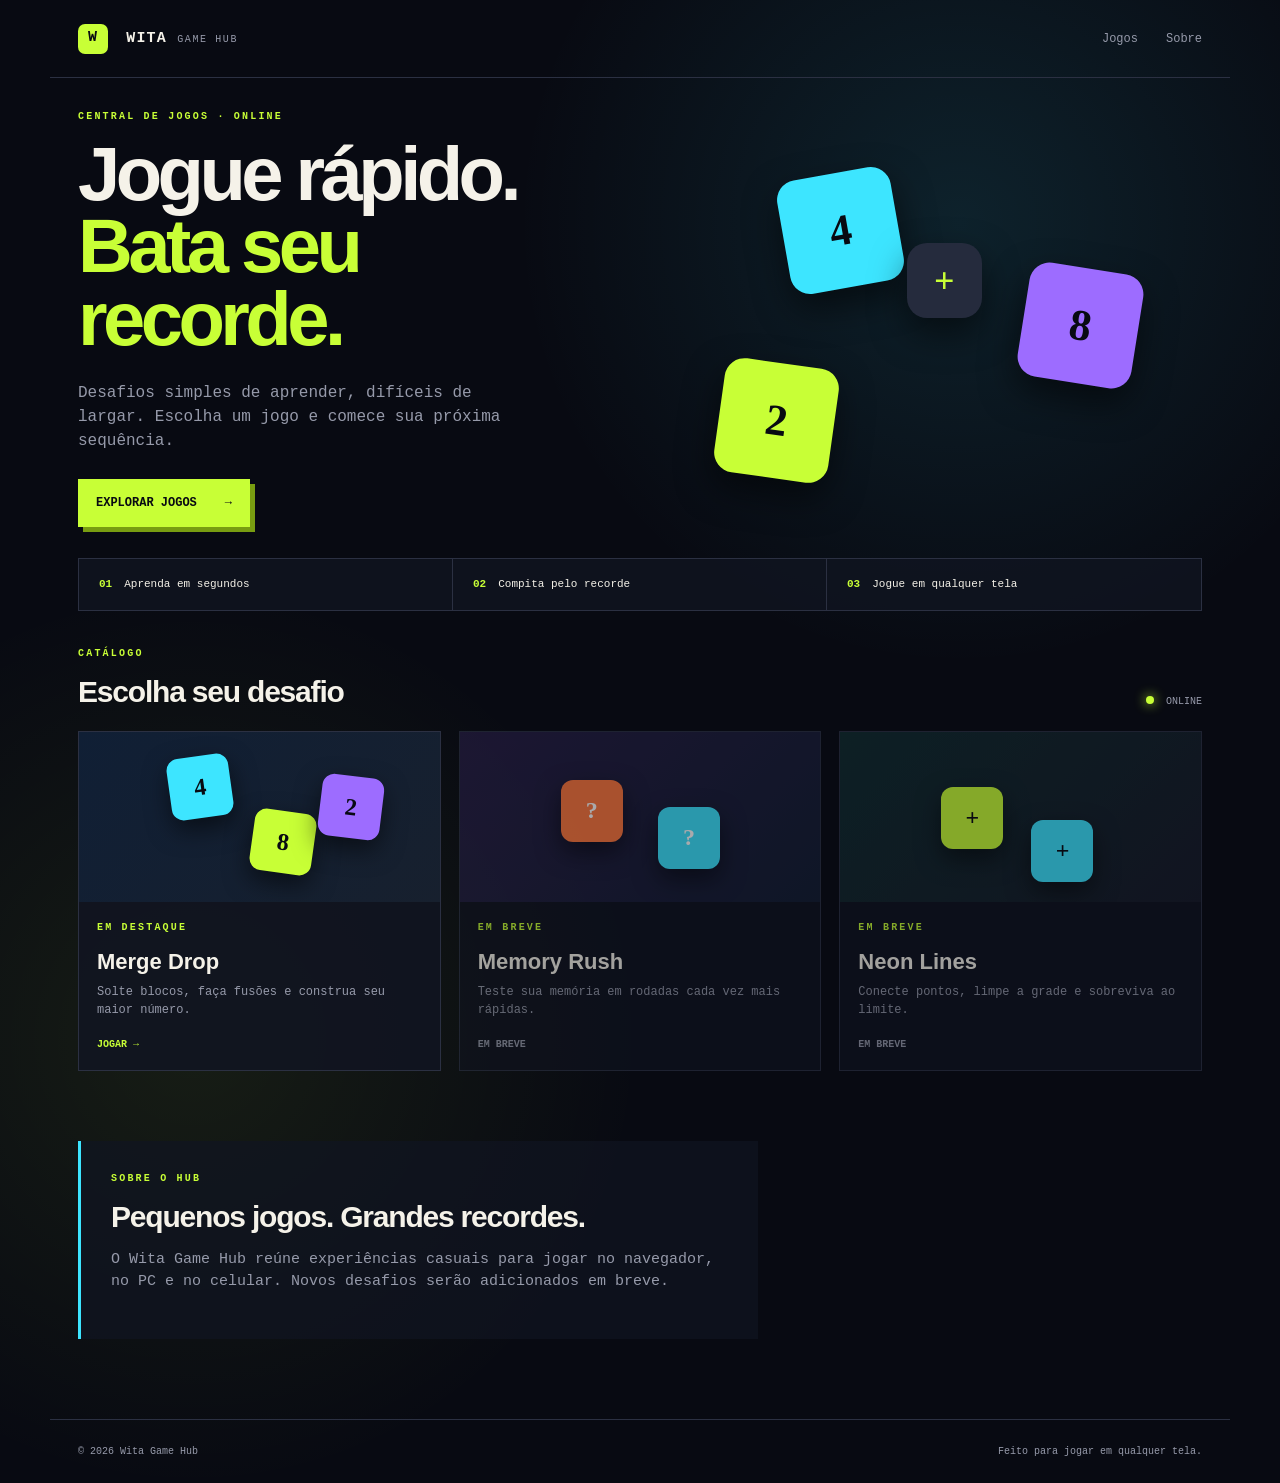
==== index.html @ 46871287 "feat: polish hub interface and adsense metadata" ====
<!doctype html>
<html lang="pt-BR">
  <head>
    <meta charset="UTF-8" />
    <meta name="viewport" content="width=device-width, initial-scale=1, viewport-fit=cover" />
    <meta name="theme-color" content="#080a12" />
    <meta name="description" content="Wita Game Hub: jogos rápidos, desafios e recordes para jogar no PC e no celular." />
    <meta name="robots" content="index, follow" />
    <meta name="google-adsense-account" content="ca-pub-3634602303672600" />
    <link rel="canonical" href="https://carloswinicius.github.io/" />
    <link rel="stylesheet" href="./styles.css" />
    <link rel="icon" href="data:image/svg+xml,%3Csvg xmlns='http://www.w3.org/2000/svg' viewBox='0 0 64 64'%3E%3Crect width='64' height='64' rx='14' fill='%23c8ff36'/%3E%3Ctext x='32' y='44' text-anchor='middle' font-family='Arial' font-size='34' font-weight='900'%3EW%3C/text%3E%3C/svg%3E" />
    <meta property="og:title" content="Wita Game Hub" />
    <meta property="og:description" content="Jogos rápidos, desafios e recordes." />
    <meta property="og:type" content="website" />
    <meta property="og:url" content="https://carloswinicius.github.io/" />
    <script async src="https://pagead2.googlesyndication.com/pagead/js/adsbygoogle.js?client=ca-pub-3634602303672600" crossorigin="anonymous"></script>
    <title>Wita Game Hub — Jogos rápidos e recordes</title>
  </head>
  <body>
    <header class="topbar"><a class="brand" href="./"><span>W</span> WITA <em>GAME HUB</em></a><nav><a href="#jogos">Jogos</a><a href="#sobre">Sobre</a></nav></header>
    <main>
      <section class="hero"><div class="hero-copy"><p class="eyebrow">CENTRAL DE JOGOS · ONLINE</p><h1>Jogue rápido.<br /><strong>Bata seu recorde.</strong></h1><p class="lead">Desafios simples de aprender, difíceis de largar. Escolha um jogo e comece sua próxima sequência.</p><a class="cta" href="#jogos">EXPLORAR JOGOS <span>→</span></a></div><div class="hero-art" aria-hidden="true"><div class="orb orb-a">4</div><div class="orb orb-b">8</div><div class="orb orb-c">2</div><div class="orb orb-d">+</div></div></section>
      <div class="feature-strip"><div><b>01</b><span>Aprenda em segundos</span></div><div><b>02</b><span>Compita pelo recorde</span></div><div><b>03</b><span>Jogue em qualquer tela</span></div></div>
      <section id="jogos" class="games-section"><div class="section-heading"><div><p class="eyebrow">CATÁLOGO</p><h2>Escolha seu desafio</h2></div><span class="online"><i></i> ONLINE</span></div><div class="game-grid"><a class="game-card featured" href="https://carloswinicius.github.io/merge-drop/"><div class="card-art merge-art"><span>4</span><span>8</span><span>2</span></div><div class="card-body"><div><p class="eyebrow">EM DESTAQUE</p><h3>Merge Drop</h3><p>Solte blocos, faça fusões e construa seu maior número.</p></div><span class="play">JOGAR →</span></div></a><article class="game-card coming"><div class="card-art memory-art"><span>?</span><span>?</span></div><div class="card-body"><div><p class="eyebrow">EM BREVE</p><h3>Memory Rush</h3><p>Teste sua memória em rodadas cada vez mais rápidas.</p></div><span class="play muted">EM BREVE</span></div></article><article class="game-card coming"><div class="card-art neon-art"><span>+</span><span>+</span></div><div class="card-body"><div><p class="eyebrow">EM BREVE</p><h3>Neon Lines</h3><p>Conecte pontos, limpe a grade e sobreviva ao limite.</p></div><span class="play muted">EM BREVE</span></div></article></div></section>
      <section id="sobre" class="about"><p class="eyebrow">SOBRE O HUB</p><h2>Pequenos jogos. Grandes recordes.</h2><p>O Wita Game Hub reúne experiências casuais para jogar no navegador, no PC e no celular. Novos desafios serão adicionados em breve.</p></section>
    </main><footer><span>© 2026 Wita Game Hub</span><span>Feito para jogar em qualquer tela.</span></footer>
  </body>
</html>
---- styles.css ----
:root{--bg:#080a12;--panel:#111522;--line:#2b3042;--ink:#f5f2e9;--muted:#969aaa;--lime:#c8ff36;--cyan:#3de5ff}*{box-sizing:border-box}html{scroll-behavior:smooth}body{margin:0;background:radial-gradient(circle at 75% 15%,rgba(61,229,255,.11),transparent 28%),radial-gradient(circle at 15% 70%,rgba(200,255,54,.08),transparent 30%),var(--bg);color:var(--ink);font:15px/1.5 Consolas,"Courier New",monospace}a{color:inherit;text-decoration:none}.topbar{height:78px;display:flex;align-items:center;justify-content:space-between;max-width:1180px;margin:auto;padding:0 28px;border-bottom:1px solid var(--line)}.brand{font-weight:900;letter-spacing:.08em}.brand span{display:inline-grid;place-items:center;width:30px;height:30px;margin-right:8px;color:#080a12;background:var(--lime);border-radius:7px}.brand em{color:var(--muted);font-size:10px;font-style:normal;font-weight:400;letter-spacing:.16em}.topbar nav{display:flex;gap:28px;color:var(--muted);font-size:12px}.topbar nav a:hover{color:var(--lime)}main{max-width:1180px;margin:auto;padding:0 28px}.hero{min-height:480px;display:grid;grid-template-columns:1fr 1fr;align-items:center;gap:50px}.eyebrow{margin:0 0 14px;color:var(--lime);font-size:10px;font-weight:700;letter-spacing:.22em}.hero h1{margin:0;font:900 clamp(42px,6vw,76px)/.95 "Arial Black",Impact,sans-serif;letter-spacing:-.06em}.hero h1 strong{color:var(--lime)}.lead{max-width:440px;margin:26px 0;color:var(--muted);font-size:16px}.cta{display:inline-flex;gap:28px;align-items:center;padding:15px 18px;color:#080a12;background:var(--lime);box-shadow:5px 5px 0 #789d11;font-weight:900;font-size:12px}.hero-art{position:relative;height:340px}.orb{position:absolute;display:grid;place-items:center;width:115px;height:115px;border-radius:20px;color:#080a12;font:900 44px "Arial Black";box-shadow:0 15px 35px #0008}.orb-a{top:25px;left:22%;background:var(--cyan);transform:rotate(-10deg)}.orb-b{top:120px;right:12%;background:#9d6cff;transform:rotate(9deg)}.orb-c{bottom:10px;left:10%;background:var(--lime);transform:rotate(8deg)}.orb-d{top:95px;left:45%;width:75px;height:75px;color:var(--lime);background:#252b3d;font-size:36px}.games-section{padding:35px 0}.section-heading{display:flex;justify-content:space-between;align-items:end;margin-bottom:22px}.section-heading h2,.about h2{margin:0;font:900 30px "Arial Black",sans-serif;letter-spacing:-.04em}.online{color:var(--muted);font-size:10px}.online i{display:inline-block;width:8px;height:8px;margin-right:6px;background:var(--lime);border-radius:50%;box-shadow:0 0 12px var(--lime)}.game-grid{display:grid;grid-template-columns:repeat(3,1fr);gap:18px}.game-card{display:flex;min-height:310px;flex-direction:column;border:1px solid var(--line);background:rgba(17,21,34,.85);transition:transform .2s,border-color .2s}.game-card:hover{transform:translateY(-5px);border-color:var(--lime)}.card-art{position:relative;height:170px;overflow:hidden;background:#171b2a}.merge-art{background:linear-gradient(135deg,#101f35,#17202e)}.merge-art span,.memory-art span,.neon-art span{position:absolute;display:grid;place-items:center;width:62px;height:62px;border-radius:12px;color:#080a12;font:900 24px "Arial Black";box-shadow:0 10px 25px #0008}.merge-art span:nth-child(1){top:24px;left:25%;background:var(--cyan);transform:rotate(-8deg)}.merge-art span:nth-child(2){top:79px;left:48%;background:var(--lime);transform:rotate(8deg)}.merge-art span:nth-child(3){top:44px;right:16%;background:#9d6cff;transform:rotate(7deg)}.memory-art{background:linear-gradient(135deg,#271d44,#131d32)}.memory-art span{background:#ff783d;color:#fff}.memory-art span:first-child{left:28%;top:48px}.memory-art span:last-child{left:55%;top:75px;background:#3de5ff}.neon-art{background:linear-gradient(135deg,#102c2f,#171a28)}.neon-art span{background:var(--lime);left:28%;top:55px}.neon-art span:last-child{left:53%;top:88px;background:var(--cyan)}.card-body{display:flex;flex:1;flex-direction:column;justify-content:space-between;padding:18px}.card-body h3{margin:0;font:900 22px "Arial Black",sans-serif}.card-body p:not(.eyebrow){margin:8px 0 0;color:var(--muted);font-size:12px}.play{align-self:flex-start;margin-top:18px;color:var(--lime);font-size:10px;font-weight:900}.play.muted{color:var(--muted)}.coming{opacity:.65}.about{max-width:680px;margin:35px 0 80px;padding:30px;border-left:3px solid var(--cyan);background:rgba(17,21,34,.7)}.about p:last-child{color:var(--muted)}footer{display:flex;justify-content:space-between;max-width:1180px;margin:auto;padding:24px 28px;color:var(--muted);border-top:1px solid var(--line);font-size:10px}@media(max-width:720px){.topbar{height:66px;padding:0 16px}.brand em{display:none}.topbar nav{gap:14px}main{padding:0 16px}.hero{min-height:620px;display:flex;flex-direction:column;align-items:flex-start;justify-content:center;gap:15px}.hero h1{font-size:48px}.hero-art{width:100%;height:220px;order:-1}.orb{width:78px;height:78px;font-size:30px;border-radius:14px}.orb-a{left:8%;top:18px}.orb-b{right:10%;top:72px}.orb-c{left:29%;bottom:0}.orb-d{left:45%;top:58px;width:55px;height:55px}.lead{font-size:14px}.section-heading{align-items:start;flex-direction:column;gap:12px}.game-grid{grid-template-columns:1fr}.game-card{min-height:280px}.card-art{height:145px}.about{margin-bottom:45px}footer{padding:20px 16px;gap:15px;flex-direction:column}}
 .feature-strip{display:grid;grid-template-columns:repeat(3,1fr);border:1px solid var(--line);background:rgba(17,21,34,.72)}.feature-strip div{display:flex;align-items:center;gap:12px;padding:17px 20px;border-right:1px solid var(--line);color:var(--muted);font-size:11px}.feature-strip div:last-child{border-right:0}.feature-strip b{color:var(--lime);font-size:11px}.feature-strip span{color:var(--ink)}@media(max-width:720px){.feature-strip{grid-template-columns:1fr}.feature-strip div{border-right:0;border-bottom:1px solid var(--line)}.feature-strip div:last-child{border-bottom:0}}
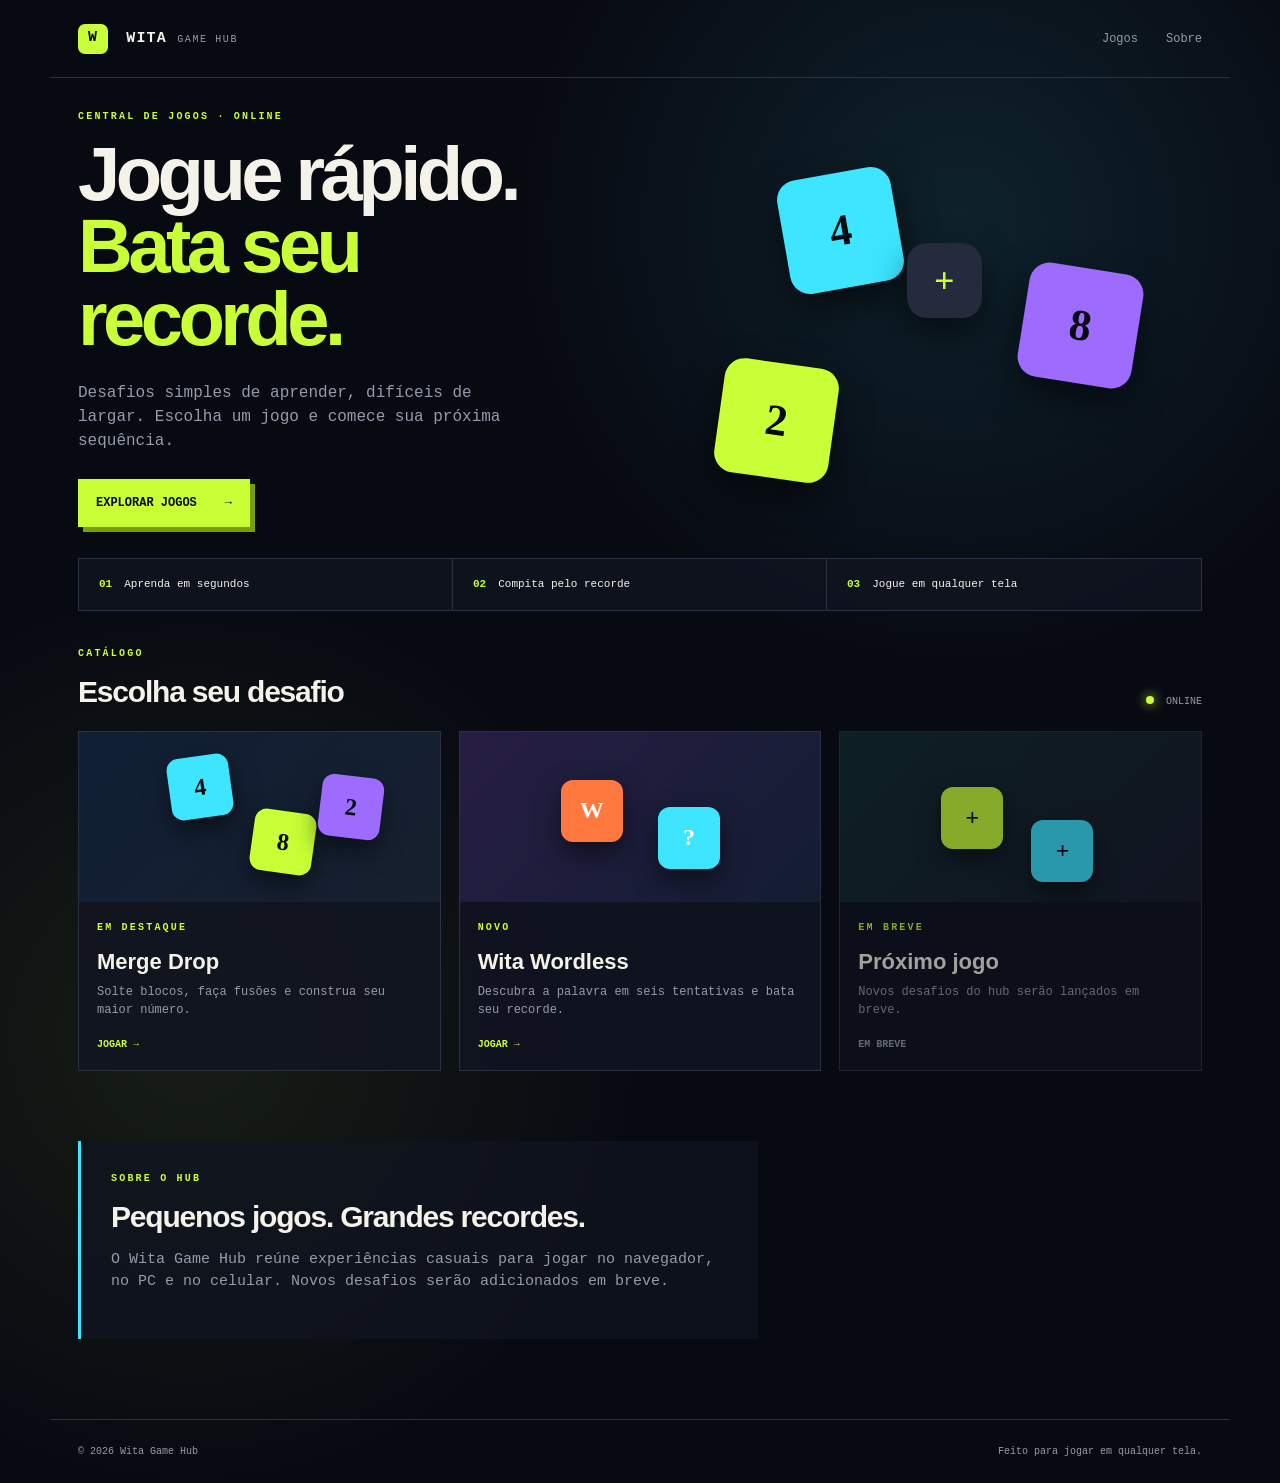
==== commit 44dbc0a9: "feat: add Wordless to game hub" ====
--- a/index.html
+++ b/index.html
@@ -22,7 +22,7 @@
     <main>
       <section class="hero"><div class="hero-copy"><p class="eyebrow">CENTRAL DE JOGOS · ONLINE</p><h1>Jogue rápido.<br /><strong>Bata seu recorde.</strong></h1><p class="lead">Desafios simples de aprender, difíceis de largar. Escolha um jogo e comece sua próxima sequência.</p><a class="cta" href="#jogos">EXPLORAR JOGOS <span>→</span></a></div><div class="hero-art" aria-hidden="true"><div class="orb orb-a">4</div><div class="orb orb-b">8</div><div class="orb orb-c">2</div><div class="orb orb-d">+</div></div></section>
       <div class="feature-strip"><div><b>01</b><span>Aprenda em segundos</span></div><div><b>02</b><span>Compita pelo recorde</span></div><div><b>03</b><span>Jogue em qualquer tela</span></div></div>
-      <section id="jogos" class="games-section"><div class="section-heading"><div><p class="eyebrow">CATÁLOGO</p><h2>Escolha seu desafio</h2></div><span class="online"><i></i> ONLINE</span></div><div class="game-grid"><a class="game-card featured" href="https://carloswinicius.github.io/merge-drop/"><div class="card-art merge-art"><span>4</span><span>8</span><span>2</span></div><div class="card-body"><div><p class="eyebrow">EM DESTAQUE</p><h3>Merge Drop</h3><p>Solte blocos, faça fusões e construa seu maior número.</p></div><span class="play">JOGAR →</span></div></a><article class="game-card coming"><div class="card-art memory-art"><span>?</span><span>?</span></div><div class="card-body"><div><p class="eyebrow">EM BREVE</p><h3>Memory Rush</h3><p>Teste sua memória em rodadas cada vez mais rápidas.</p></div><span class="play muted">EM BREVE</span></div></article><article class="game-card coming"><div class="card-art neon-art"><span>+</span><span>+</span></div><div class="card-body"><div><p class="eyebrow">EM BREVE</p><h3>Neon Lines</h3><p>Conecte pontos, limpe a grade e sobreviva ao limite.</p></div><span class="play muted">EM BREVE</span></div></article></div></section>
+      <section id="jogos" class="games-section"><div class="section-heading"><div><p class="eyebrow">CATÁLOGO</p><h2>Escolha seu desafio</h2></div><span class="online"><i></i> ONLINE</span></div><div class="game-grid"><a class="game-card featured" href="https://carloswinicius.github.io/merge-drop/"><div class="card-art merge-art"><span>4</span><span>8</span><span>2</span></div><div class="card-body"><div><p class="eyebrow">EM DESTAQUE</p><h3>Merge Drop</h3><p>Solte blocos, faça fusões e construa seu maior número.</p></div><span class="play">JOGAR →</span></div></a><a class="game-card featured" href="https://carloswinicius.github.io/wita-wordless/"><div class="card-art memory-art"><span>W</span><span>?</span></div><div class="card-body"><div><p class="eyebrow">NOVO</p><h3>Wita Wordless</h3><p>Descubra a palavra em seis tentativas e bata seu recorde.</p></div><span class="play">JOGAR →</span></div></a><article class="game-card coming"><div class="card-art neon-art"><span>+</span><span>+</span></div><div class="card-body"><div><p class="eyebrow">EM BREVE</p><h3>Próximo jogo</h3><p>Novos desafios do hub serão lançados em breve.</p></div><span class="play muted">EM BREVE</span></div></article></div></section>
       <section id="sobre" class="about"><p class="eyebrow">SOBRE O HUB</p><h2>Pequenos jogos. Grandes recordes.</h2><p>O Wita Game Hub reúne experiências casuais para jogar no navegador, no PC e no celular. Novos desafios serão adicionados em breve.</p></section>
     </main><footer><span>© 2026 Wita Game Hub</span><span>Feito para jogar em qualquer tela.</span></footer>
   </body>
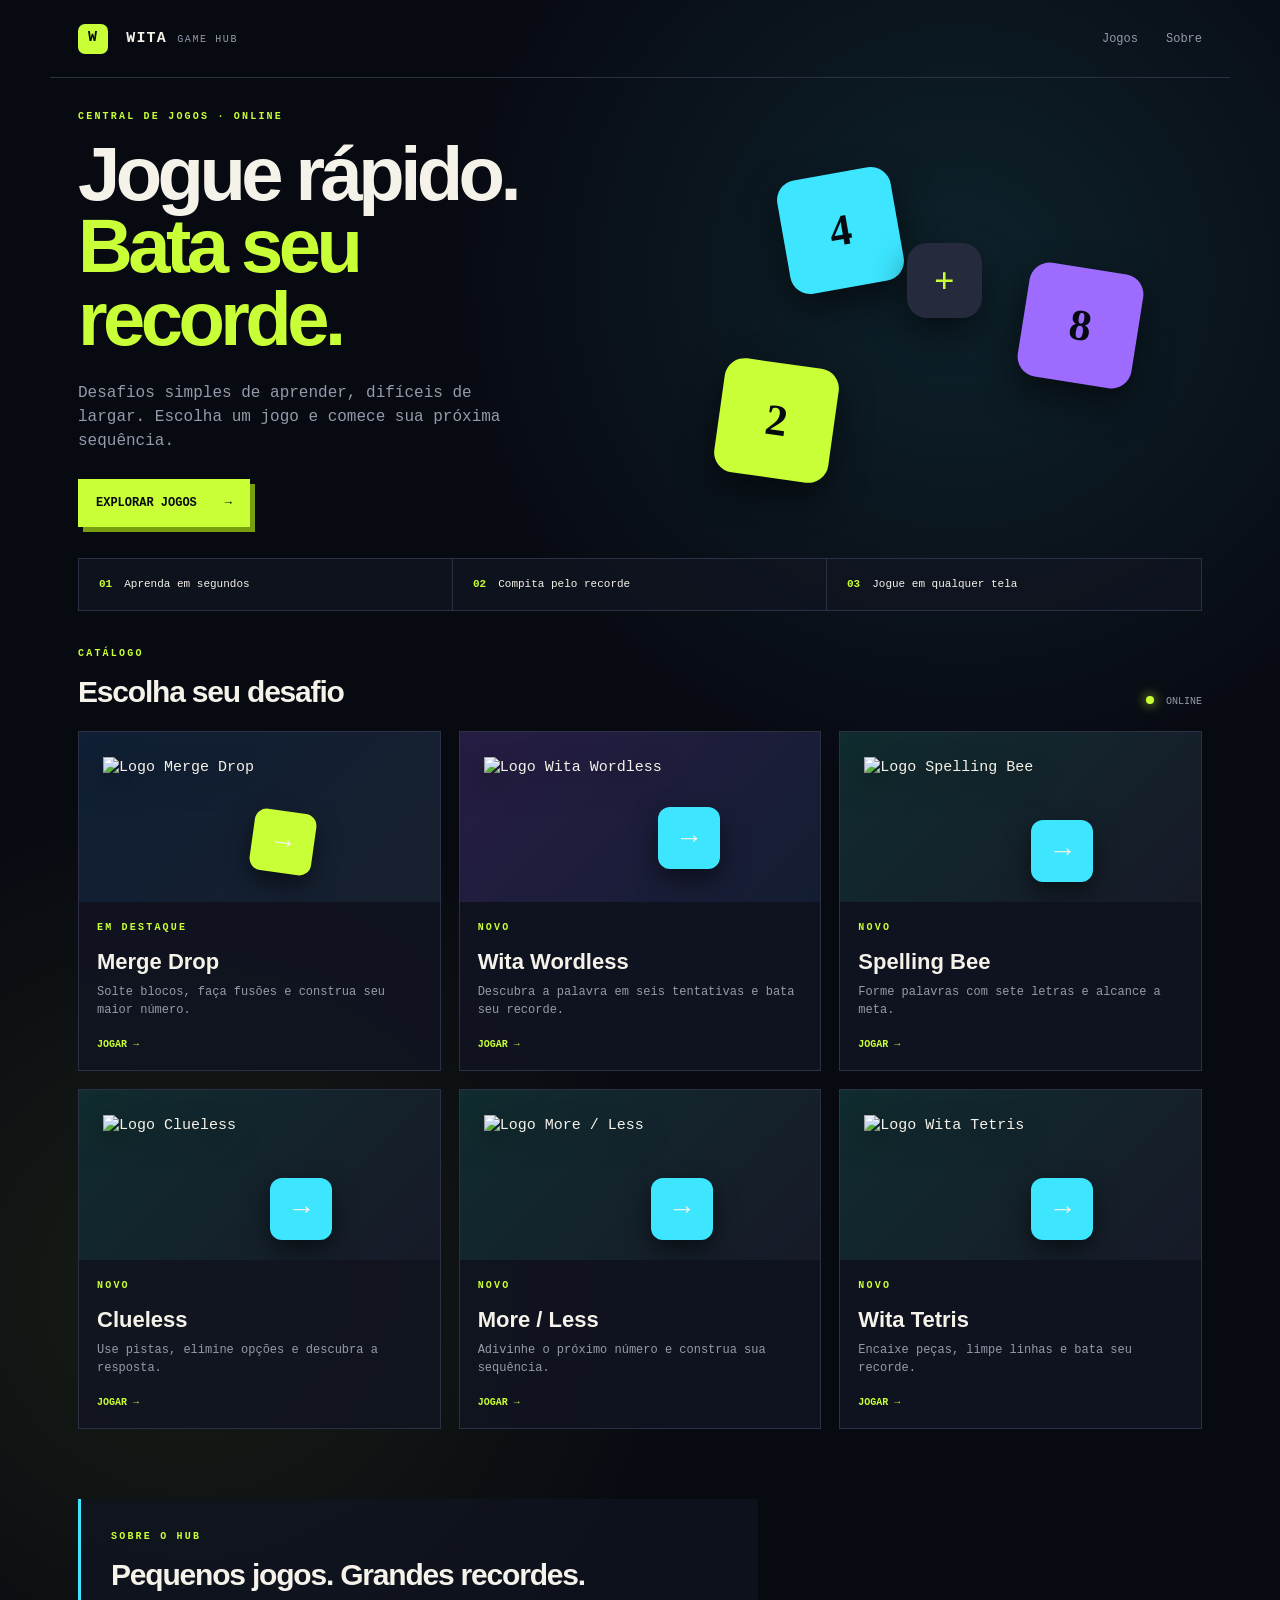
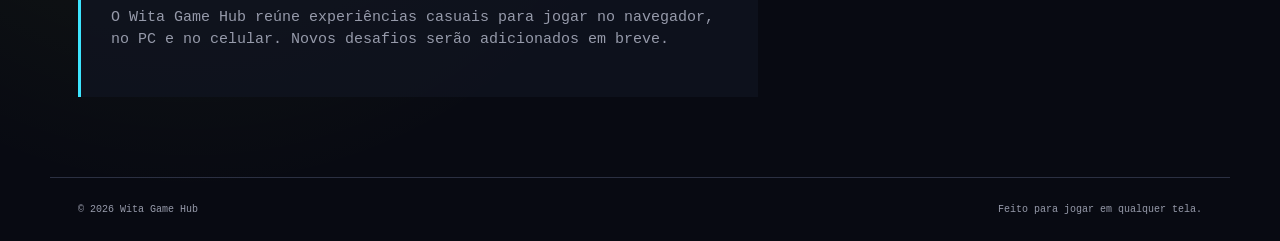
==== commit e2d5e1c8: "feat: refresh game logos and improve SEO" ====
--- a/index.html
+++ b/index.html
@@ -14,7 +14,13 @@
     <meta property="og:description" content="Jogos rápidos, desafios e recordes." />
     <meta property="og:type" content="website" />
     <meta property="og:url" content="https://carloswinicius.github.io/" />
+    <meta property="og:image" content="https://carloswinicius.github.io/wita-game-hub.svg" />
+    <meta name="twitter:card" content="summary_large_image" />
+    <meta name="twitter:title" content="Wita Game Hub — Jogos rápidos e recordes" />
+    <meta name="twitter:description" content="Jogos rápidos, desafios e recordes para jogar no PC e no celular." />
+    <meta name="twitter:image" content="https://carloswinicius.github.io/wita-game-hub.svg" />
     <script async src="https://pagead2.googlesyndication.com/pagead/js/adsbygoogle.js?client=ca-pub-3634602303672600" crossorigin="anonymous"></script>
+    <script type="application/ld+json">{"@context":"https://schema.org","@type":"WebSite","name":"Wita Game Hub","url":"https://carloswinicius.github.io/","description":"Jogos rápidos, desafios e recordes para jogar no PC e no celular."}</script>
     <title>Wita Game Hub — Jogos rápidos e recordes</title>
   </head>
   <body>
@@ -25,5 +31,6 @@
       <section id="jogos" class="games-section"><div class="section-heading"><div><p class="eyebrow">CATÁLOGO</p><h2>Escolha seu desafio</h2></div><span class="online"><i></i> ONLINE</span></div><div class="game-grid"><a class="game-card featured" href="https://carloswinicius.github.io/merge-drop/"><div class="card-art merge-art"><span>4</span><span>8</span><span>2</span></div><div class="card-body"><div><p class="eyebrow">EM DESTAQUE</p><h3>Merge Drop</h3><p>Solte blocos, faça fusões e construa seu maior número.</p></div><span class="play">JOGAR →</span></div></a><a class="game-card featured" href="https://carloswinicius.github.io/wita-wordless/"><div class="card-art memory-art"><span>W</span><span>?</span></div><div class="card-body"><div><p class="eyebrow">NOVO</p><h3>Wita Wordless</h3><p>Descubra a palavra em seis tentativas e bata seu recorde.</p></div><span class="play">JOGAR →</span></div></a><article class="game-card coming"><div class="card-art neon-art"><span>+</span><span>+</span></div><div class="card-body"><div><p class="eyebrow">EM BREVE</p><h3>Próximo jogo</h3><p>Novos desafios do hub serão lançados em breve.</p></div><span class="play muted">EM BREVE</span></div></article></div></section>
       <section id="sobre" class="about"><p class="eyebrow">SOBRE O HUB</p><h2>Pequenos jogos. Grandes recordes.</h2><p>O Wita Game Hub reúne experiências casuais para jogar no navegador, no PC e no celular. Novos desafios serão adicionados em breve.</p></section>
     </main><footer><span>© 2026 Wita Game Hub</span><span>Feito para jogar em qualquer tela.</span></footer>
+    <script src="./hub.js"></script>
   </body>
 </html>
--- a/styles.css
+++ b/styles.css
@@ -1,2 +1,3 @@
 :root{--bg:#080a12;--panel:#111522;--line:#2b3042;--ink:#f5f2e9;--muted:#969aaa;--lime:#c8ff36;--cyan:#3de5ff}*{box-sizing:border-box}html{scroll-behavior:smooth}body{margin:0;background:radial-gradient(circle at 75% 15%,rgba(61,229,255,.11),transparent 28%),radial-gradient(circle at 15% 70%,rgba(200,255,54,.08),transparent 30%),var(--bg);color:var(--ink);font:15px/1.5 Consolas,"Courier New",monospace}a{color:inherit;text-decoration:none}.topbar{height:78px;display:flex;align-items:center;justify-content:space-between;max-width:1180px;margin:auto;padding:0 28px;border-bottom:1px solid var(--line)}.brand{font-weight:900;letter-spacing:.08em}.brand span{display:inline-grid;place-items:center;width:30px;height:30px;margin-right:8px;color:#080a12;background:var(--lime);border-radius:7px}.brand em{color:var(--muted);font-size:10px;font-style:normal;font-weight:400;letter-spacing:.16em}.topbar nav{display:flex;gap:28px;color:var(--muted);font-size:12px}.topbar nav a:hover{color:var(--lime)}main{max-width:1180px;margin:auto;padding:0 28px}.hero{min-height:480px;display:grid;grid-template-columns:1fr 1fr;align-items:center;gap:50px}.eyebrow{margin:0 0 14px;color:var(--lime);font-size:10px;font-weight:700;letter-spacing:.22em}.hero h1{margin:0;font:900 clamp(42px,6vw,76px)/.95 "Arial Black",Impact,sans-serif;letter-spacing:-.06em}.hero h1 strong{color:var(--lime)}.lead{max-width:440px;margin:26px 0;color:var(--muted);font-size:16px}.cta{display:inline-flex;gap:28px;align-items:center;padding:15px 18px;color:#080a12;background:var(--lime);box-shadow:5px 5px 0 #789d11;font-weight:900;font-size:12px}.hero-art{position:relative;height:340px}.orb{position:absolute;display:grid;place-items:center;width:115px;height:115px;border-radius:20px;color:#080a12;font:900 44px "Arial Black";box-shadow:0 15px 35px #0008}.orb-a{top:25px;left:22%;background:var(--cyan);transform:rotate(-10deg)}.orb-b{top:120px;right:12%;background:#9d6cff;transform:rotate(9deg)}.orb-c{bottom:10px;left:10%;background:var(--lime);transform:rotate(8deg)}.orb-d{top:95px;left:45%;width:75px;height:75px;color:var(--lime);background:#252b3d;font-size:36px}.games-section{padding:35px 0}.section-heading{display:flex;justify-content:space-between;align-items:end;margin-bottom:22px}.section-heading h2,.about h2{margin:0;font:900 30px "Arial Black",sans-serif;letter-spacing:-.04em}.online{color:var(--muted);font-size:10px}.online i{display:inline-block;width:8px;height:8px;margin-right:6px;background:var(--lime);border-radius:50%;box-shadow:0 0 12px var(--lime)}.game-grid{display:grid;grid-template-columns:repeat(3,1fr);gap:18px}.game-card{display:flex;min-height:310px;flex-direction:column;border:1px solid var(--line);background:rgba(17,21,34,.85);transition:transform .2s,border-color .2s}.game-card:hover{transform:translateY(-5px);border-color:var(--lime)}.card-art{position:relative;height:170px;overflow:hidden;background:#171b2a}.merge-art{background:linear-gradient(135deg,#101f35,#17202e)}.merge-art span,.memory-art span,.neon-art span{position:absolute;display:grid;place-items:center;width:62px;height:62px;border-radius:12px;color:#080a12;font:900 24px "Arial Black";box-shadow:0 10px 25px #0008}.merge-art span:nth-child(1){top:24px;left:25%;background:var(--cyan);transform:rotate(-8deg)}.merge-art span:nth-child(2){top:79px;left:48%;background:var(--lime);transform:rotate(8deg)}.merge-art span:nth-child(3){top:44px;right:16%;background:#9d6cff;transform:rotate(7deg)}.memory-art{background:linear-gradient(135deg,#271d44,#131d32)}.memory-art span{background:#ff783d;color:#fff}.memory-art span:first-child{left:28%;top:48px}.memory-art span:last-child{left:55%;top:75px;background:#3de5ff}.neon-art{background:linear-gradient(135deg,#102c2f,#171a28)}.neon-art span{background:var(--lime);left:28%;top:55px}.neon-art span:last-child{left:53%;top:88px;background:var(--cyan)}.card-body{display:flex;flex:1;flex-direction:column;justify-content:space-between;padding:18px}.card-body h3{margin:0;font:900 22px "Arial Black",sans-serif}.card-body p:not(.eyebrow){margin:8px 0 0;color:var(--muted);font-size:12px}.play{align-self:flex-start;margin-top:18px;color:var(--lime);font-size:10px;font-weight:900}.play.muted{color:var(--muted)}.coming{opacity:.65}.about{max-width:680px;margin:35px 0 80px;padding:30px;border-left:3px solid var(--cyan);background:rgba(17,21,34,.7)}.about p:last-child{color:var(--muted)}footer{display:flex;justify-content:space-between;max-width:1180px;margin:auto;padding:24px 28px;color:var(--muted);border-top:1px solid var(--line);font-size:10px}@media(max-width:720px){.topbar{height:66px;padding:0 16px}.brand em{display:none}.topbar nav{gap:14px}main{padding:0 16px}.hero{min-height:620px;display:flex;flex-direction:column;align-items:flex-start;justify-content:center;gap:15px}.hero h1{font-size:48px}.hero-art{width:100%;height:220px;order:-1}.orb{width:78px;height:78px;font-size:30px;border-radius:14px}.orb-a{left:8%;top:18px}.orb-b{right:10%;top:72px}.orb-c{left:29%;bottom:0}.orb-d{left:45%;top:58px;width:55px;height:55px}.lead{font-size:14px}.section-heading{align-items:start;flex-direction:column;gap:12px}.game-grid{grid-template-columns:1fr}.game-card{min-height:280px}.card-art{height:145px}.about{margin-bottom:45px}footer{padding:20px 16px;gap:15px;flex-direction:column}}
  .feature-strip{display:grid;grid-template-columns:repeat(3,1fr);border:1px solid var(--line);background:rgba(17,21,34,.72)}.feature-strip div{display:flex;align-items:center;gap:12px;padding:17px 20px;border-right:1px solid var(--line);color:var(--muted);font-size:11px}.feature-strip div:last-child{border-right:0}.feature-strip b{color:var(--lime);font-size:11px}.feature-strip span{color:var(--ink)}@media(max-width:720px){.feature-strip{grid-template-columns:1fr}.feature-strip div{border-right:0;border-bottom:1px solid var(--line)}.feature-strip div:last-child{border-bottom:0}}
+.card-art img{position:absolute;inset:25px auto auto 24px;width:min(78%,190px);height:58px;object-fit:contain;object-position:left center;filter:drop-shadow(0 10px 14px #0008)}.card-art>span:last-child{position:absolute;right:24px;bottom:20px;color:var(--ink);font:900 28px Arial}
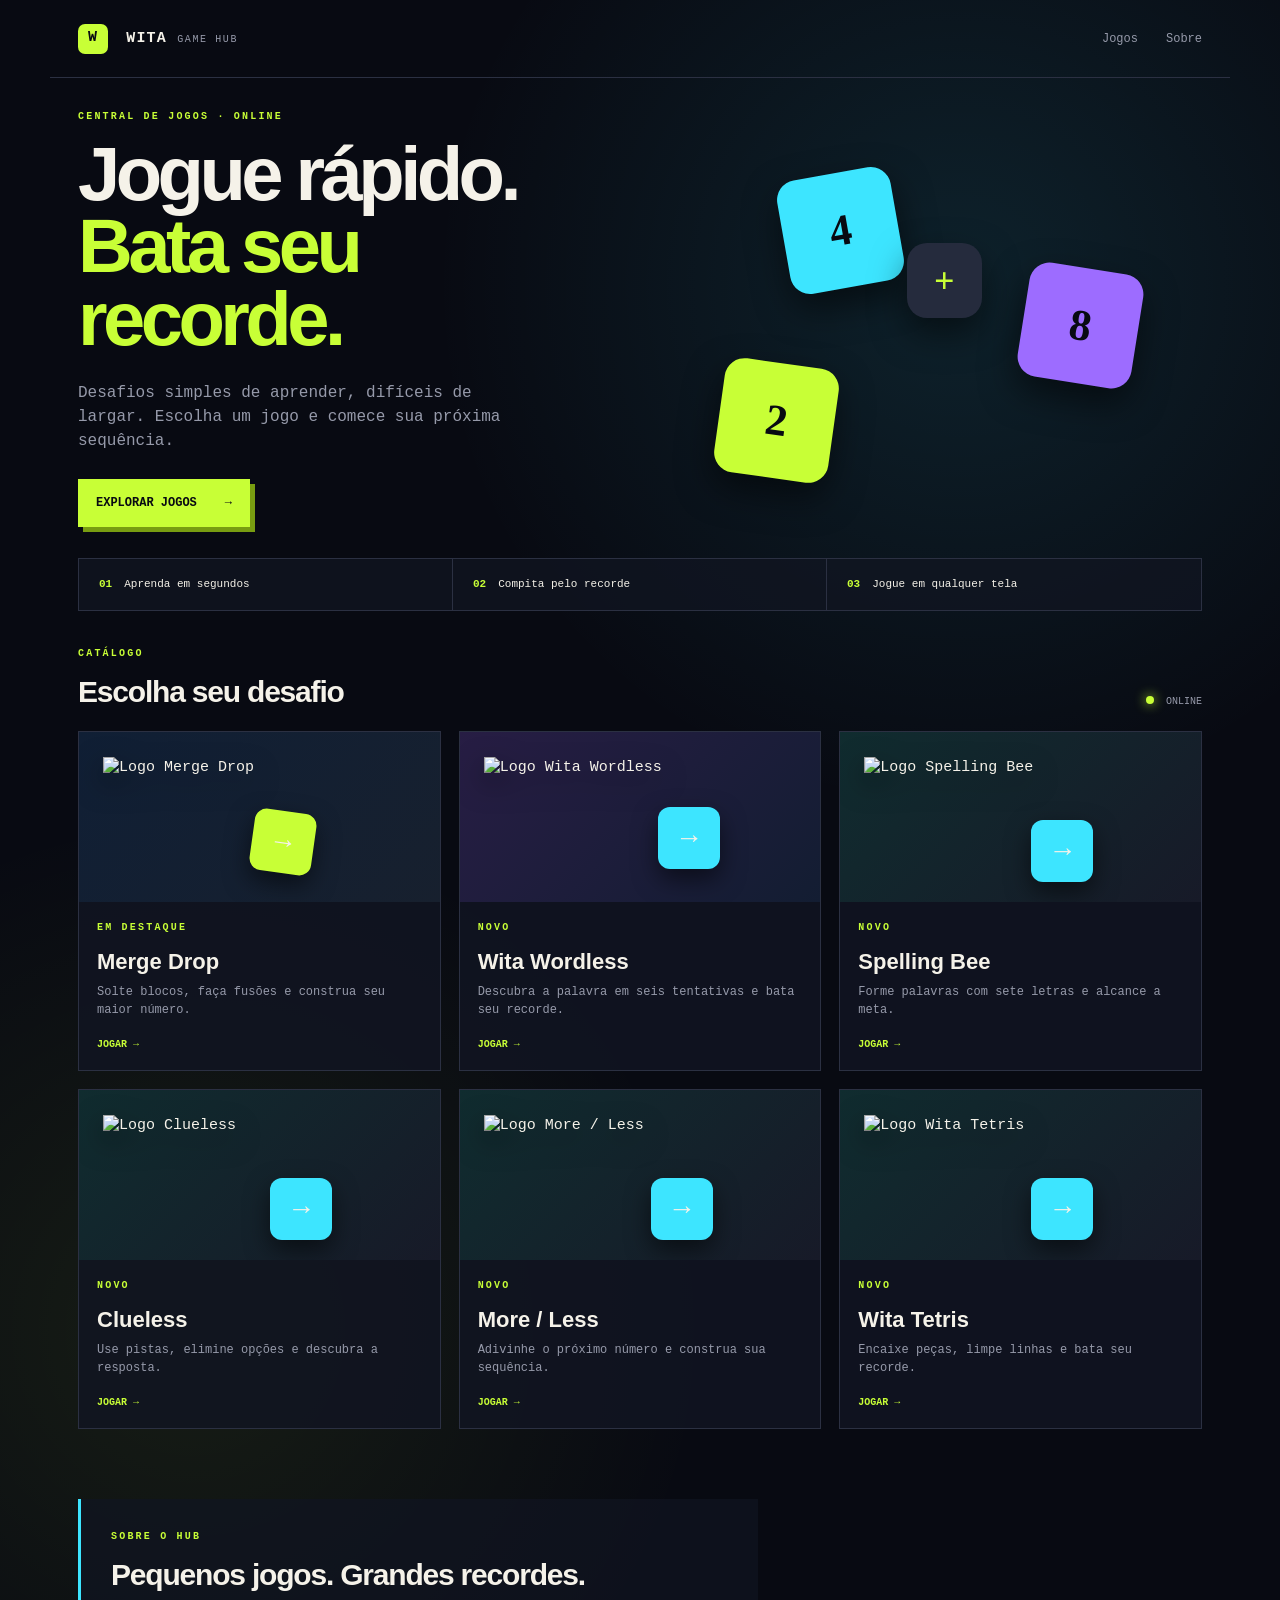
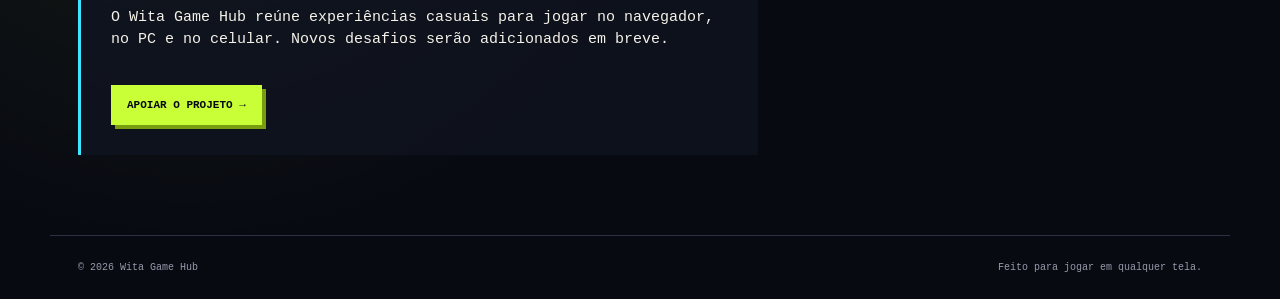
==== commit 656a001b: "feat: add Mercado Pago support button" ====
--- a/index.html
+++ b/index.html
@@ -29,7 +29,7 @@
       <section class="hero"><div class="hero-copy"><p class="eyebrow">CENTRAL DE JOGOS · ONLINE</p><h1>Jogue rápido.<br /><strong>Bata seu recorde.</strong></h1><p class="lead">Desafios simples de aprender, difíceis de largar. Escolha um jogo e comece sua próxima sequência.</p><a class="cta" href="#jogos">EXPLORAR JOGOS <span>→</span></a></div><div class="hero-art" aria-hidden="true"><div class="orb orb-a">4</div><div class="orb orb-b">8</div><div class="orb orb-c">2</div><div class="orb orb-d">+</div></div></section>
       <div class="feature-strip"><div><b>01</b><span>Aprenda em segundos</span></div><div><b>02</b><span>Compita pelo recorde</span></div><div><b>03</b><span>Jogue em qualquer tela</span></div></div>
       <section id="jogos" class="games-section"><div class="section-heading"><div><p class="eyebrow">CATÁLOGO</p><h2>Escolha seu desafio</h2></div><span class="online"><i></i> ONLINE</span></div><div class="game-grid"><a class="game-card featured" href="https://carloswinicius.github.io/merge-drop/"><div class="card-art merge-art"><span>4</span><span>8</span><span>2</span></div><div class="card-body"><div><p class="eyebrow">EM DESTAQUE</p><h3>Merge Drop</h3><p>Solte blocos, faça fusões e construa seu maior número.</p></div><span class="play">JOGAR →</span></div></a><a class="game-card featured" href="https://carloswinicius.github.io/wita-wordless/"><div class="card-art memory-art"><span>W</span><span>?</span></div><div class="card-body"><div><p class="eyebrow">NOVO</p><h3>Wita Wordless</h3><p>Descubra a palavra em seis tentativas e bata seu recorde.</p></div><span class="play">JOGAR →</span></div></a><article class="game-card coming"><div class="card-art neon-art"><span>+</span><span>+</span></div><div class="card-body"><div><p class="eyebrow">EM BREVE</p><h3>Próximo jogo</h3><p>Novos desafios do hub serão lançados em breve.</p></div><span class="play muted">EM BREVE</span></div></article></div></section>
-      <section id="sobre" class="about"><p class="eyebrow">SOBRE O HUB</p><h2>Pequenos jogos. Grandes recordes.</h2><p>O Wita Game Hub reúne experiências casuais para jogar no navegador, no PC e no celular. Novos desafios serão adicionados em breve.</p></section>
+      <section id="sobre" class="about"><p class="eyebrow">SOBRE O HUB</p><h2>Pequenos jogos. Grandes recordes.</h2><p>O Wita Game Hub reúne experiências casuais para jogar no navegador, no PC e no celular. Novos desafios serão adicionados em breve.</p><a class="support-button" href="https://link.mercadopago.com.br/wita" target="_blank" rel="noopener noreferrer">APOIAR O PROJETO →</a></section>
     </main><footer><span>© 2026 Wita Game Hub</span><span>Feito para jogar em qualquer tela.</span></footer>
     <script src="./hub.js"></script>
   </body>
--- a/styles.css
+++ b/styles.css
@@ -1,3 +1,4 @@
 :root{--bg:#080a12;--panel:#111522;--line:#2b3042;--ink:#f5f2e9;--muted:#969aaa;--lime:#c8ff36;--cyan:#3de5ff}*{box-sizing:border-box}html{scroll-behavior:smooth}body{margin:0;background:radial-gradient(circle at 75% 15%,rgba(61,229,255,.11),transparent 28%),radial-gradient(circle at 15% 70%,rgba(200,255,54,.08),transparent 30%),var(--bg);color:var(--ink);font:15px/1.5 Consolas,"Courier New",monospace}a{color:inherit;text-decoration:none}.topbar{height:78px;display:flex;align-items:center;justify-content:space-between;max-width:1180px;margin:auto;padding:0 28px;border-bottom:1px solid var(--line)}.brand{font-weight:900;letter-spacing:.08em}.brand span{display:inline-grid;place-items:center;width:30px;height:30px;margin-right:8px;color:#080a12;background:var(--lime);border-radius:7px}.brand em{color:var(--muted);font-size:10px;font-style:normal;font-weight:400;letter-spacing:.16em}.topbar nav{display:flex;gap:28px;color:var(--muted);font-size:12px}.topbar nav a:hover{color:var(--lime)}main{max-width:1180px;margin:auto;padding:0 28px}.hero{min-height:480px;display:grid;grid-template-columns:1fr 1fr;align-items:center;gap:50px}.eyebrow{margin:0 0 14px;color:var(--lime);font-size:10px;font-weight:700;letter-spacing:.22em}.hero h1{margin:0;font:900 clamp(42px,6vw,76px)/.95 "Arial Black",Impact,sans-serif;letter-spacing:-.06em}.hero h1 strong{color:var(--lime)}.lead{max-width:440px;margin:26px 0;color:var(--muted);font-size:16px}.cta{display:inline-flex;gap:28px;align-items:center;padding:15px 18px;color:#080a12;background:var(--lime);box-shadow:5px 5px 0 #789d11;font-weight:900;font-size:12px}.hero-art{position:relative;height:340px}.orb{position:absolute;display:grid;place-items:center;width:115px;height:115px;border-radius:20px;color:#080a12;font:900 44px "Arial Black";box-shadow:0 15px 35px #0008}.orb-a{top:25px;left:22%;background:var(--cyan);transform:rotate(-10deg)}.orb-b{top:120px;right:12%;background:#9d6cff;transform:rotate(9deg)}.orb-c{bottom:10px;left:10%;background:var(--lime);transform:rotate(8deg)}.orb-d{top:95px;left:45%;width:75px;height:75px;color:var(--lime);background:#252b3d;font-size:36px}.games-section{padding:35px 0}.section-heading{display:flex;justify-content:space-between;align-items:end;margin-bottom:22px}.section-heading h2,.about h2{margin:0;font:900 30px "Arial Black",sans-serif;letter-spacing:-.04em}.online{color:var(--muted);font-size:10px}.online i{display:inline-block;width:8px;height:8px;margin-right:6px;background:var(--lime);border-radius:50%;box-shadow:0 0 12px var(--lime)}.game-grid{display:grid;grid-template-columns:repeat(3,1fr);gap:18px}.game-card{display:flex;min-height:310px;flex-direction:column;border:1px solid var(--line);background:rgba(17,21,34,.85);transition:transform .2s,border-color .2s}.game-card:hover{transform:translateY(-5px);border-color:var(--lime)}.card-art{position:relative;height:170px;overflow:hidden;background:#171b2a}.merge-art{background:linear-gradient(135deg,#101f35,#17202e)}.merge-art span,.memory-art span,.neon-art span{position:absolute;display:grid;place-items:center;width:62px;height:62px;border-radius:12px;color:#080a12;font:900 24px "Arial Black";box-shadow:0 10px 25px #0008}.merge-art span:nth-child(1){top:24px;left:25%;background:var(--cyan);transform:rotate(-8deg)}.merge-art span:nth-child(2){top:79px;left:48%;background:var(--lime);transform:rotate(8deg)}.merge-art span:nth-child(3){top:44px;right:16%;background:#9d6cff;transform:rotate(7deg)}.memory-art{background:linear-gradient(135deg,#271d44,#131d32)}.memory-art span{background:#ff783d;color:#fff}.memory-art span:first-child{left:28%;top:48px}.memory-art span:last-child{left:55%;top:75px;background:#3de5ff}.neon-art{background:linear-gradient(135deg,#102c2f,#171a28)}.neon-art span{background:var(--lime);left:28%;top:55px}.neon-art span:last-child{left:53%;top:88px;background:var(--cyan)}.card-body{display:flex;flex:1;flex-direction:column;justify-content:space-between;padding:18px}.card-body h3{margin:0;font:900 22px "Arial Black",sans-serif}.card-body p:not(.eyebrow){margin:8px 0 0;color:var(--muted);font-size:12px}.play{align-self:flex-start;margin-top:18px;color:var(--lime);font-size:10px;font-weight:900}.play.muted{color:var(--muted)}.coming{opacity:.65}.about{max-width:680px;margin:35px 0 80px;padding:30px;border-left:3px solid var(--cyan);background:rgba(17,21,34,.7)}.about p:last-child{color:var(--muted)}footer{display:flex;justify-content:space-between;max-width:1180px;margin:auto;padding:24px 28px;color:var(--muted);border-top:1px solid var(--line);font-size:10px}@media(max-width:720px){.topbar{height:66px;padding:0 16px}.brand em{display:none}.topbar nav{gap:14px}main{padding:0 16px}.hero{min-height:620px;display:flex;flex-direction:column;align-items:flex-start;justify-content:center;gap:15px}.hero h1{font-size:48px}.hero-art{width:100%;height:220px;order:-1}.orb{width:78px;height:78px;font-size:30px;border-radius:14px}.orb-a{left:8%;top:18px}.orb-b{right:10%;top:72px}.orb-c{left:29%;bottom:0}.orb-d{left:45%;top:58px;width:55px;height:55px}.lead{font-size:14px}.section-heading{align-items:start;flex-direction:column;gap:12px}.game-grid{grid-template-columns:1fr}.game-card{min-height:280px}.card-art{height:145px}.about{margin-bottom:45px}footer{padding:20px 16px;gap:15px;flex-direction:column}}
  .feature-strip{display:grid;grid-template-columns:repeat(3,1fr);border:1px solid var(--line);background:rgba(17,21,34,.72)}.feature-strip div{display:flex;align-items:center;gap:12px;padding:17px 20px;border-right:1px solid var(--line);color:var(--muted);font-size:11px}.feature-strip div:last-child{border-right:0}.feature-strip b{color:var(--lime);font-size:11px}.feature-strip span{color:var(--ink)}@media(max-width:720px){.feature-strip{grid-template-columns:1fr}.feature-strip div{border-right:0;border-bottom:1px solid var(--line)}.feature-strip div:last-child{border-bottom:0}}
 .card-art img{position:absolute;inset:25px auto auto 24px;width:min(78%,190px);height:58px;object-fit:contain;object-position:left center;filter:drop-shadow(0 10px 14px #0008)}.card-art>span:last-child{position:absolute;right:24px;bottom:20px;color:var(--ink);font:900 28px Arial}
+.support-button{display:inline-flex;margin-top:18px;padding:12px 16px;background:var(--lime);color:#080a12;font-size:11px;font-weight:900;box-shadow:4px 4px 0 #789d11}.support-button:hover{transform:translateY(-2px)}
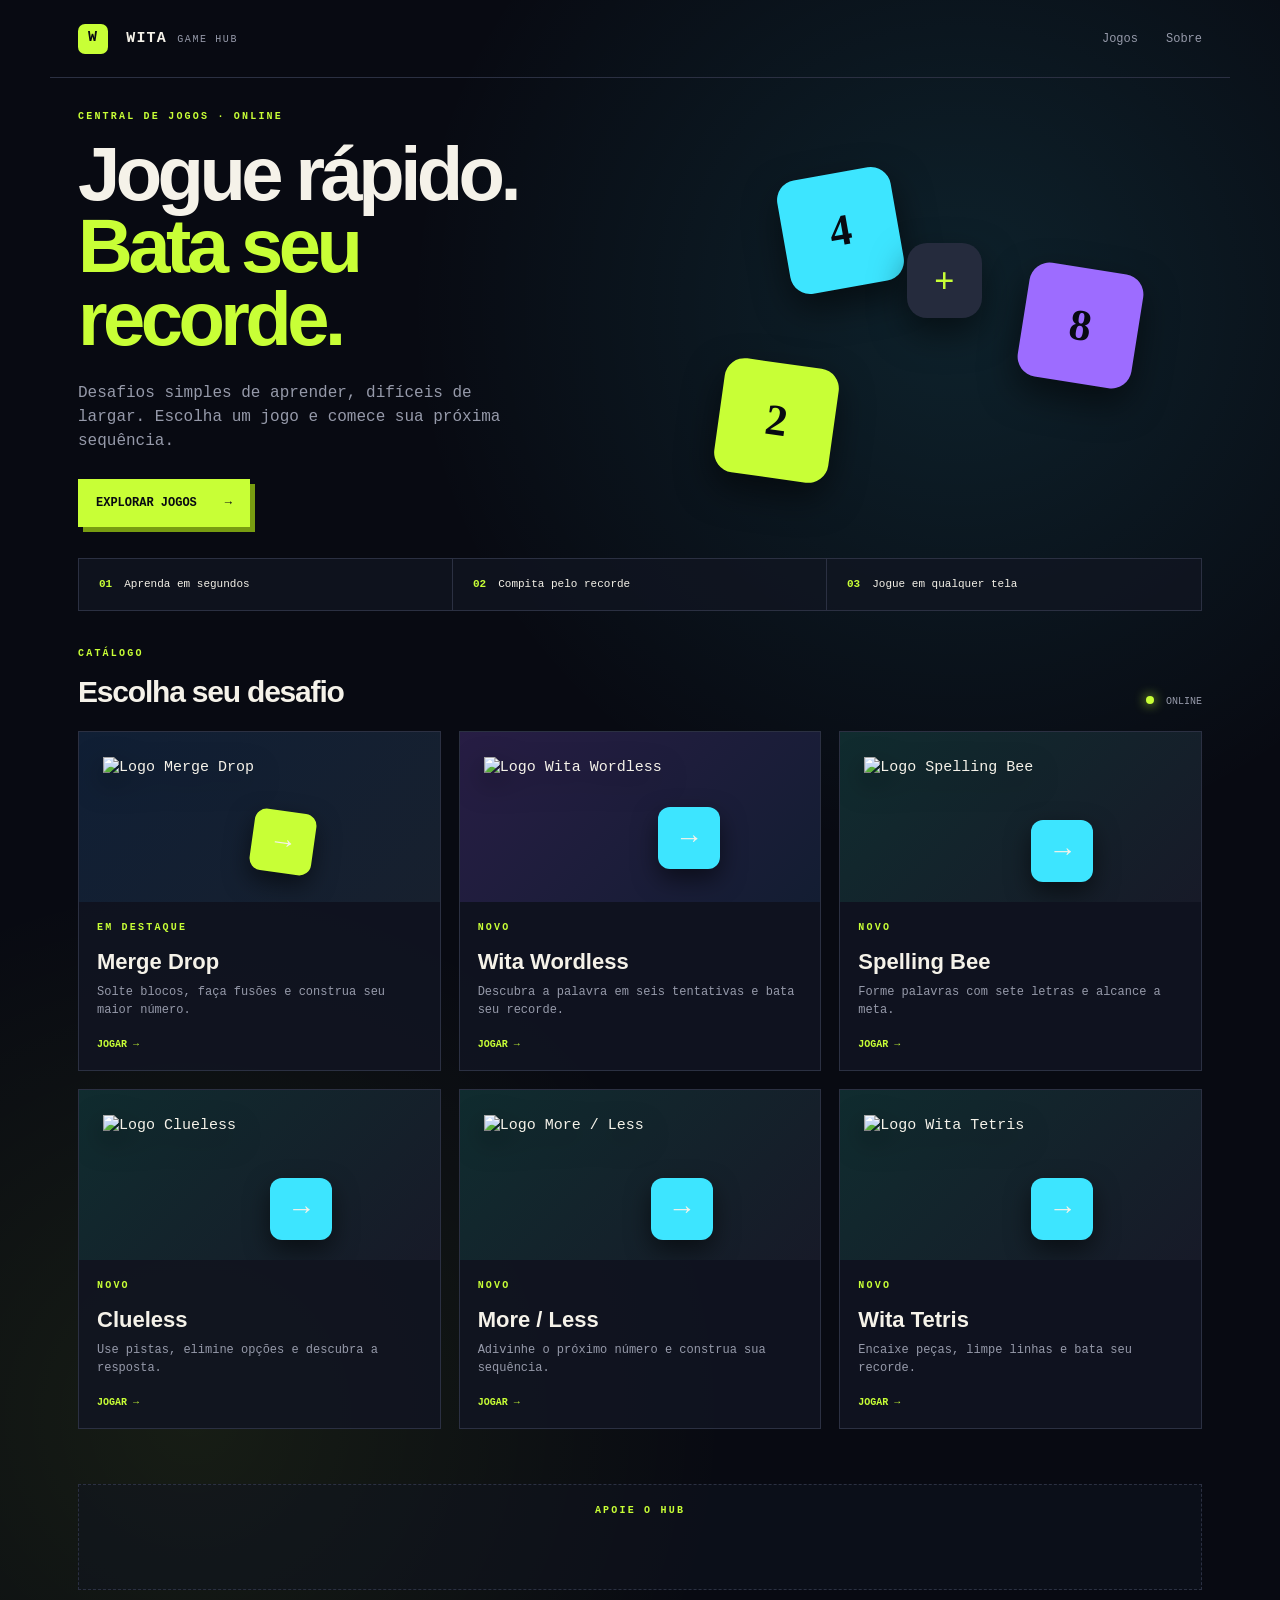
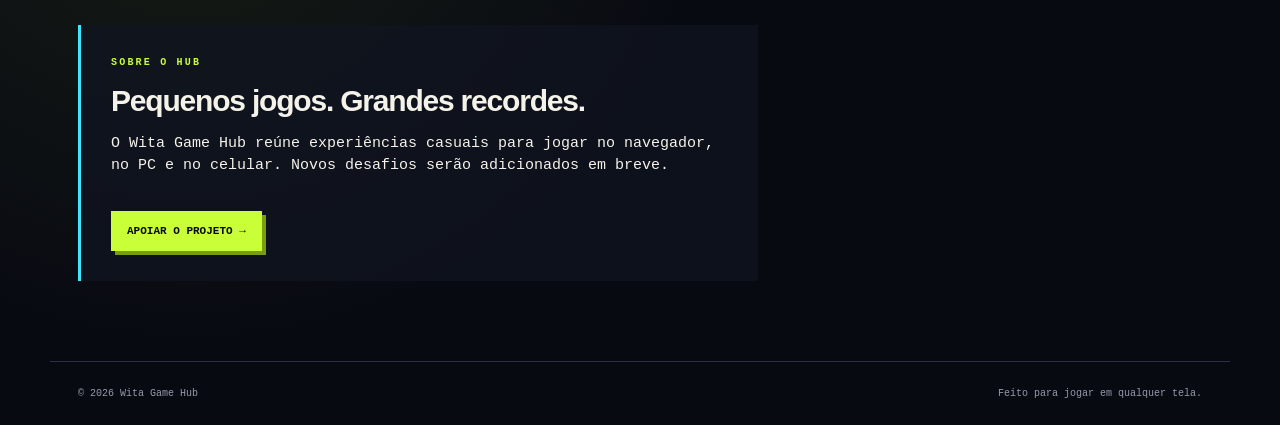
==== commit 6c60f931: "feat: add Adsterra native banner" ====
--- a/index.html
+++ b/index.html
@@ -29,6 +29,7 @@
       <section class="hero"><div class="hero-copy"><p class="eyebrow">CENTRAL DE JOGOS · ONLINE</p><h1>Jogue rápido.<br /><strong>Bata seu recorde.</strong></h1><p class="lead">Desafios simples de aprender, difíceis de largar. Escolha um jogo e comece sua próxima sequência.</p><a class="cta" href="#jogos">EXPLORAR JOGOS <span>→</span></a></div><div class="hero-art" aria-hidden="true"><div class="orb orb-a">4</div><div class="orb orb-b">8</div><div class="orb orb-c">2</div><div class="orb orb-d">+</div></div></section>
       <div class="feature-strip"><div><b>01</b><span>Aprenda em segundos</span></div><div><b>02</b><span>Compita pelo recorde</span></div><div><b>03</b><span>Jogue em qualquer tela</span></div></div>
       <section id="jogos" class="games-section"><div class="section-heading"><div><p class="eyebrow">CATÁLOGO</p><h2>Escolha seu desafio</h2></div><span class="online"><i></i> ONLINE</span></div><div class="game-grid"><a class="game-card featured" href="https://carloswinicius.github.io/merge-drop/"><div class="card-art merge-art"><span>4</span><span>8</span><span>2</span></div><div class="card-body"><div><p class="eyebrow">EM DESTAQUE</p><h3>Merge Drop</h3><p>Solte blocos, faça fusões e construa seu maior número.</p></div><span class="play">JOGAR →</span></div></a><a class="game-card featured" href="https://carloswinicius.github.io/wita-wordless/"><div class="card-art memory-art"><span>W</span><span>?</span></div><div class="card-body"><div><p class="eyebrow">NOVO</p><h3>Wita Wordless</h3><p>Descubra a palavra em seis tentativas e bata seu recorde.</p></div><span class="play">JOGAR →</span></div></a><article class="game-card coming"><div class="card-art neon-art"><span>+</span><span>+</span></div><div class="card-body"><div><p class="eyebrow">EM BREVE</p><h3>Próximo jogo</h3><p>Novos desafios do hub serão lançados em breve.</p></div><span class="play muted">EM BREVE</span></div></article></div></section>
+      <section class="ad-zone" aria-label="Publicidade"><p class="eyebrow">APOIE O HUB</p><div id="container-e0bf35bdb53ff5e71461903cd4283ec9"></div><script async data-cfasync="false" src="https://bauval.org/21/e0bf35bdb53ff5e71461903cd4283ec9"></script></section>
       <section id="sobre" class="about"><p class="eyebrow">SOBRE O HUB</p><h2>Pequenos jogos. Grandes recordes.</h2><p>O Wita Game Hub reúne experiências casuais para jogar no navegador, no PC e no celular. Novos desafios serão adicionados em breve.</p><a class="support-button" href="https://link.mercadopago.com.br/wita" target="_blank" rel="noopener noreferrer">APOIAR O PROJETO →</a></section>
     </main><footer><span>© 2026 Wita Game Hub</span><span>Feito para jogar em qualquer tela.</span></footer>
     <script src="./hub.js"></script>
--- a/styles.css
+++ b/styles.css
@@ -2,3 +2,4 @@
  .feature-strip{display:grid;grid-template-columns:repeat(3,1fr);border:1px solid var(--line);background:rgba(17,21,34,.72)}.feature-strip div{display:flex;align-items:center;gap:12px;padding:17px 20px;border-right:1px solid var(--line);color:var(--muted);font-size:11px}.feature-strip div:last-child{border-right:0}.feature-strip b{color:var(--lime);font-size:11px}.feature-strip span{color:var(--ink)}@media(max-width:720px){.feature-strip{grid-template-columns:1fr}.feature-strip div{border-right:0;border-bottom:1px solid var(--line)}.feature-strip div:last-child{border-bottom:0}}
 .card-art img{position:absolute;inset:25px auto auto 24px;width:min(78%,190px);height:58px;object-fit:contain;object-position:left center;filter:drop-shadow(0 10px 14px #0008)}.card-art>span:last-child{position:absolute;right:24px;bottom:20px;color:var(--ink);font:900 28px Arial}
 .support-button{display:inline-flex;margin-top:18px;padding:12px 16px;background:var(--lime);color:#080a12;font-size:11px;font-weight:900;box-shadow:4px 4px 0 #789d11}.support-button:hover{transform:translateY(-2px)}
+.ad-zone{min-height:90px;margin:20px 0;padding:18px;border:1px dashed var(--line);text-align:center;background:rgba(17,21,34,.45)}.ad-zone .eyebrow{margin-bottom:8px}.ad-zone>div{min-height:45px}
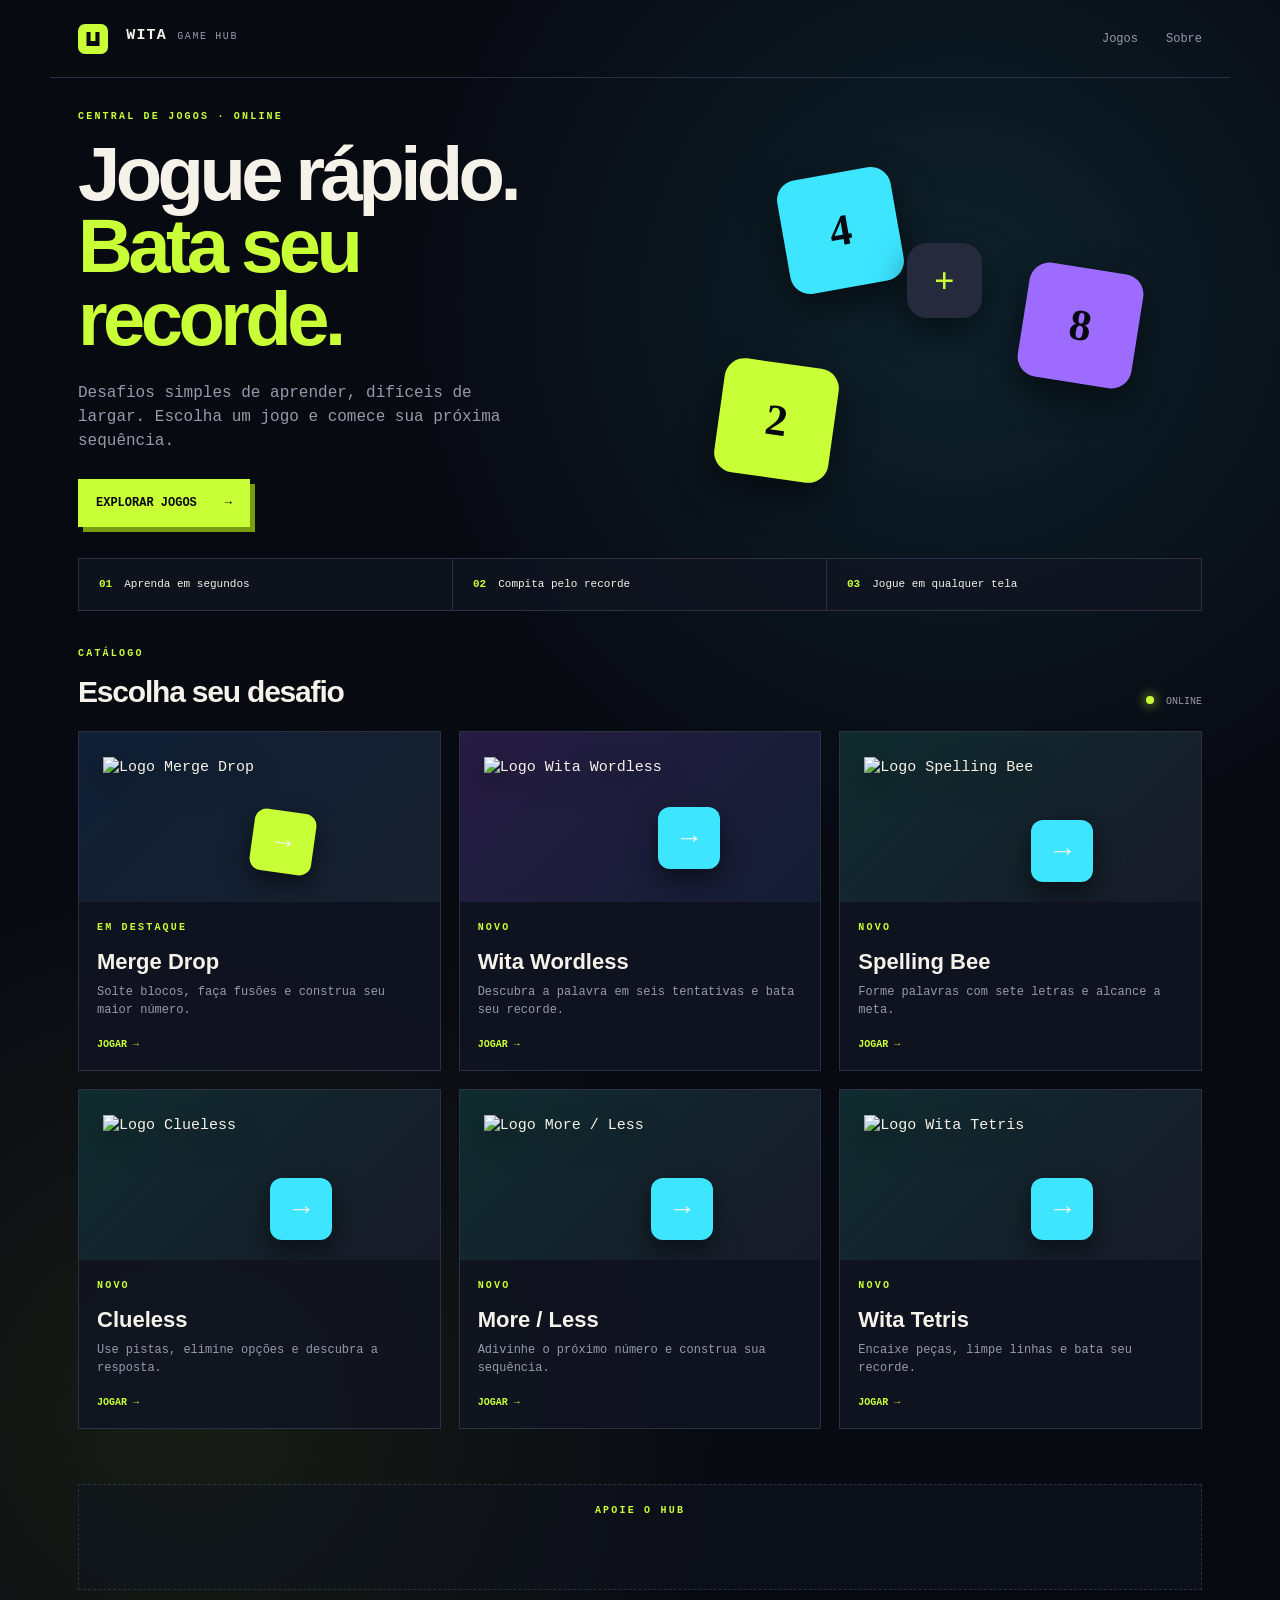
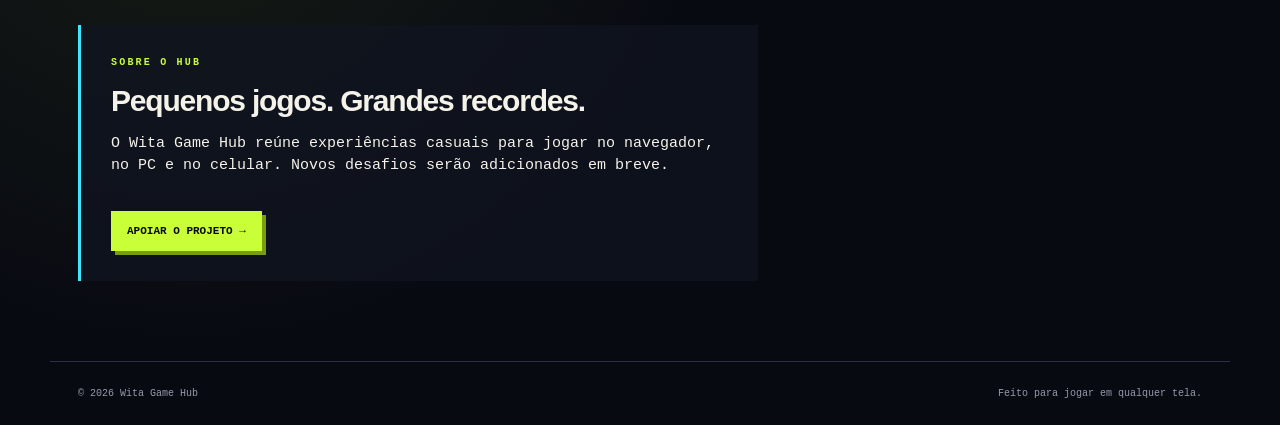
==== commit 4801f0b0: "fix: make hub logo always visible" ====
--- a/index.html
+++ b/index.html
@@ -9,7 +9,7 @@
     <meta name="google-adsense-account" content="ca-pub-3634602303672600" />
     <link rel="canonical" href="https://carloswinicius.github.io/" />
     <link rel="stylesheet" href="./styles.css" />
-    <link rel="icon" href="data:image/svg+xml,%3Csvg xmlns='http://www.w3.org/2000/svg' viewBox='0 0 64 64'%3E%3Crect width='64' height='64' rx='14' fill='%23c8ff36'/%3E%3Ctext x='32' y='44' text-anchor='middle' font-family='Arial' font-size='34' font-weight='900'%3EW%3C/text%3E%3C/svg%3E" />
+    <link rel="icon" href="./logo.svg" type="image/svg+xml" />
     <meta property="og:title" content="Wita Game Hub" />
     <meta property="og:description" content="Jogos rápidos, desafios e recordes." />
     <meta property="og:type" content="website" />
--- a/styles.css
+++ b/styles.css
@@ -3,3 +3,4 @@
 .card-art img{position:absolute;inset:25px auto auto 24px;width:min(78%,190px);height:58px;object-fit:contain;object-position:left center;filter:drop-shadow(0 10px 14px #0008)}.card-art>span:last-child{position:absolute;right:24px;bottom:20px;color:var(--ink);font:900 28px Arial}
 .support-button{display:inline-flex;margin-top:18px;padding:12px 16px;background:var(--lime);color:#080a12;font-size:11px;font-weight:900;box-shadow:4px 4px 0 #789d11}.support-button:hover{transform:translateY(-2px)}
 .ad-zone{min-height:90px;margin:20px 0;padding:18px;border:1px dashed var(--line);text-align:center;background:rgba(17,21,34,.45)}.ad-zone .eyebrow{margin-bottom:8px}.ad-zone>div{min-height:45px}
+.brand span{font-size:0;background:var(--lime) url("./logo.svg") center/26px 26px no-repeat}
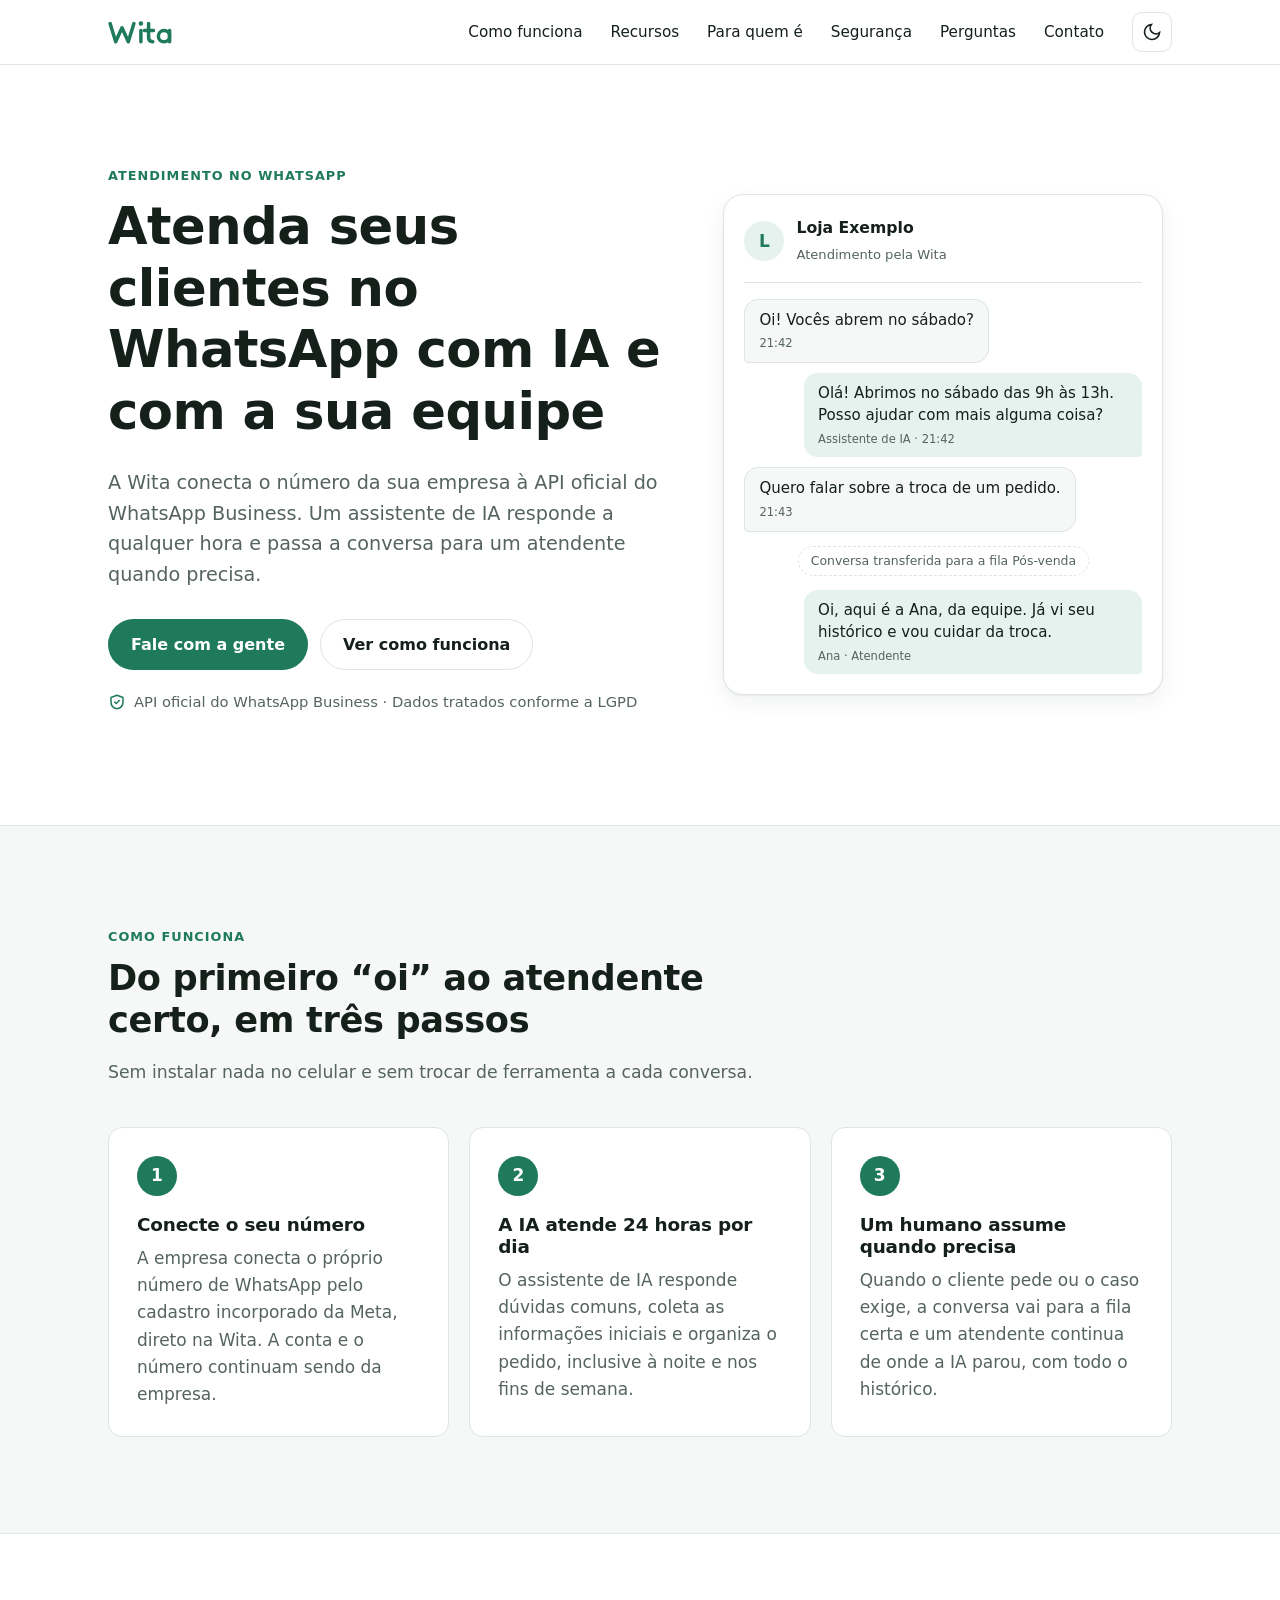
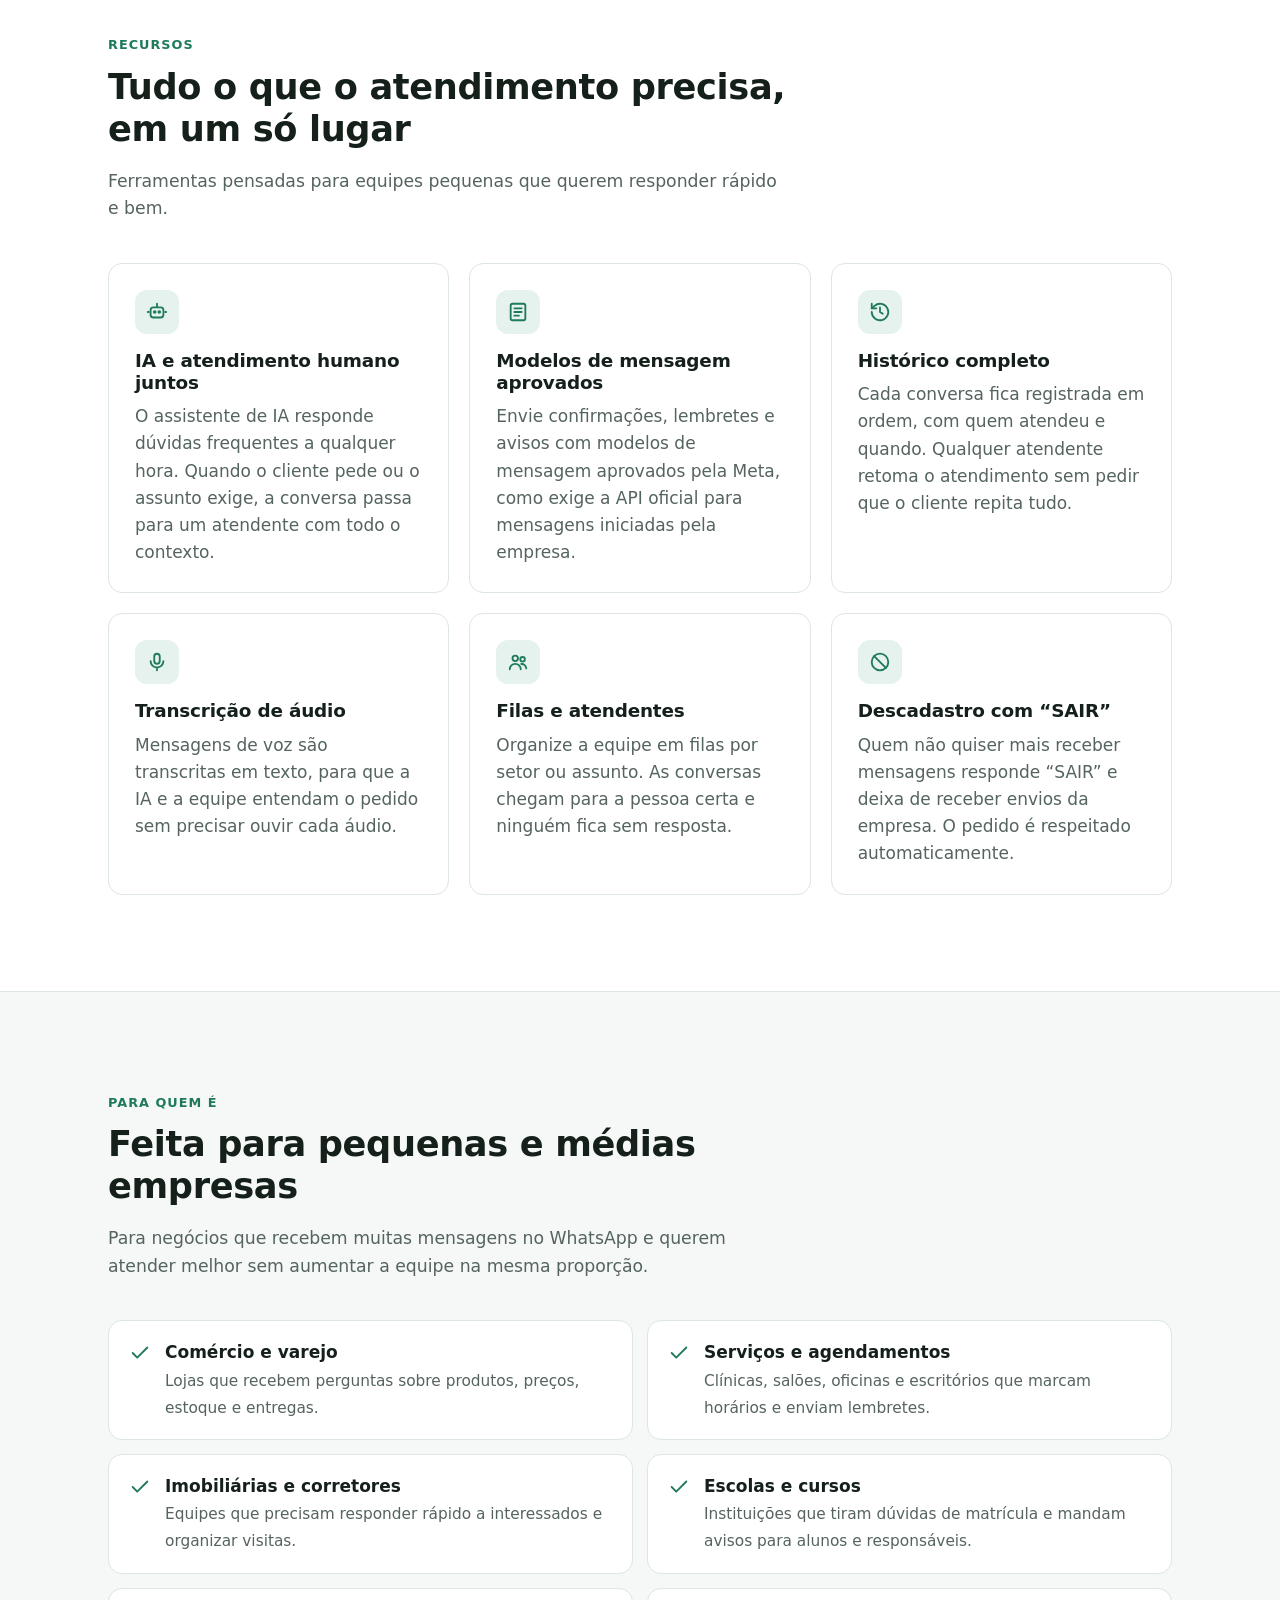
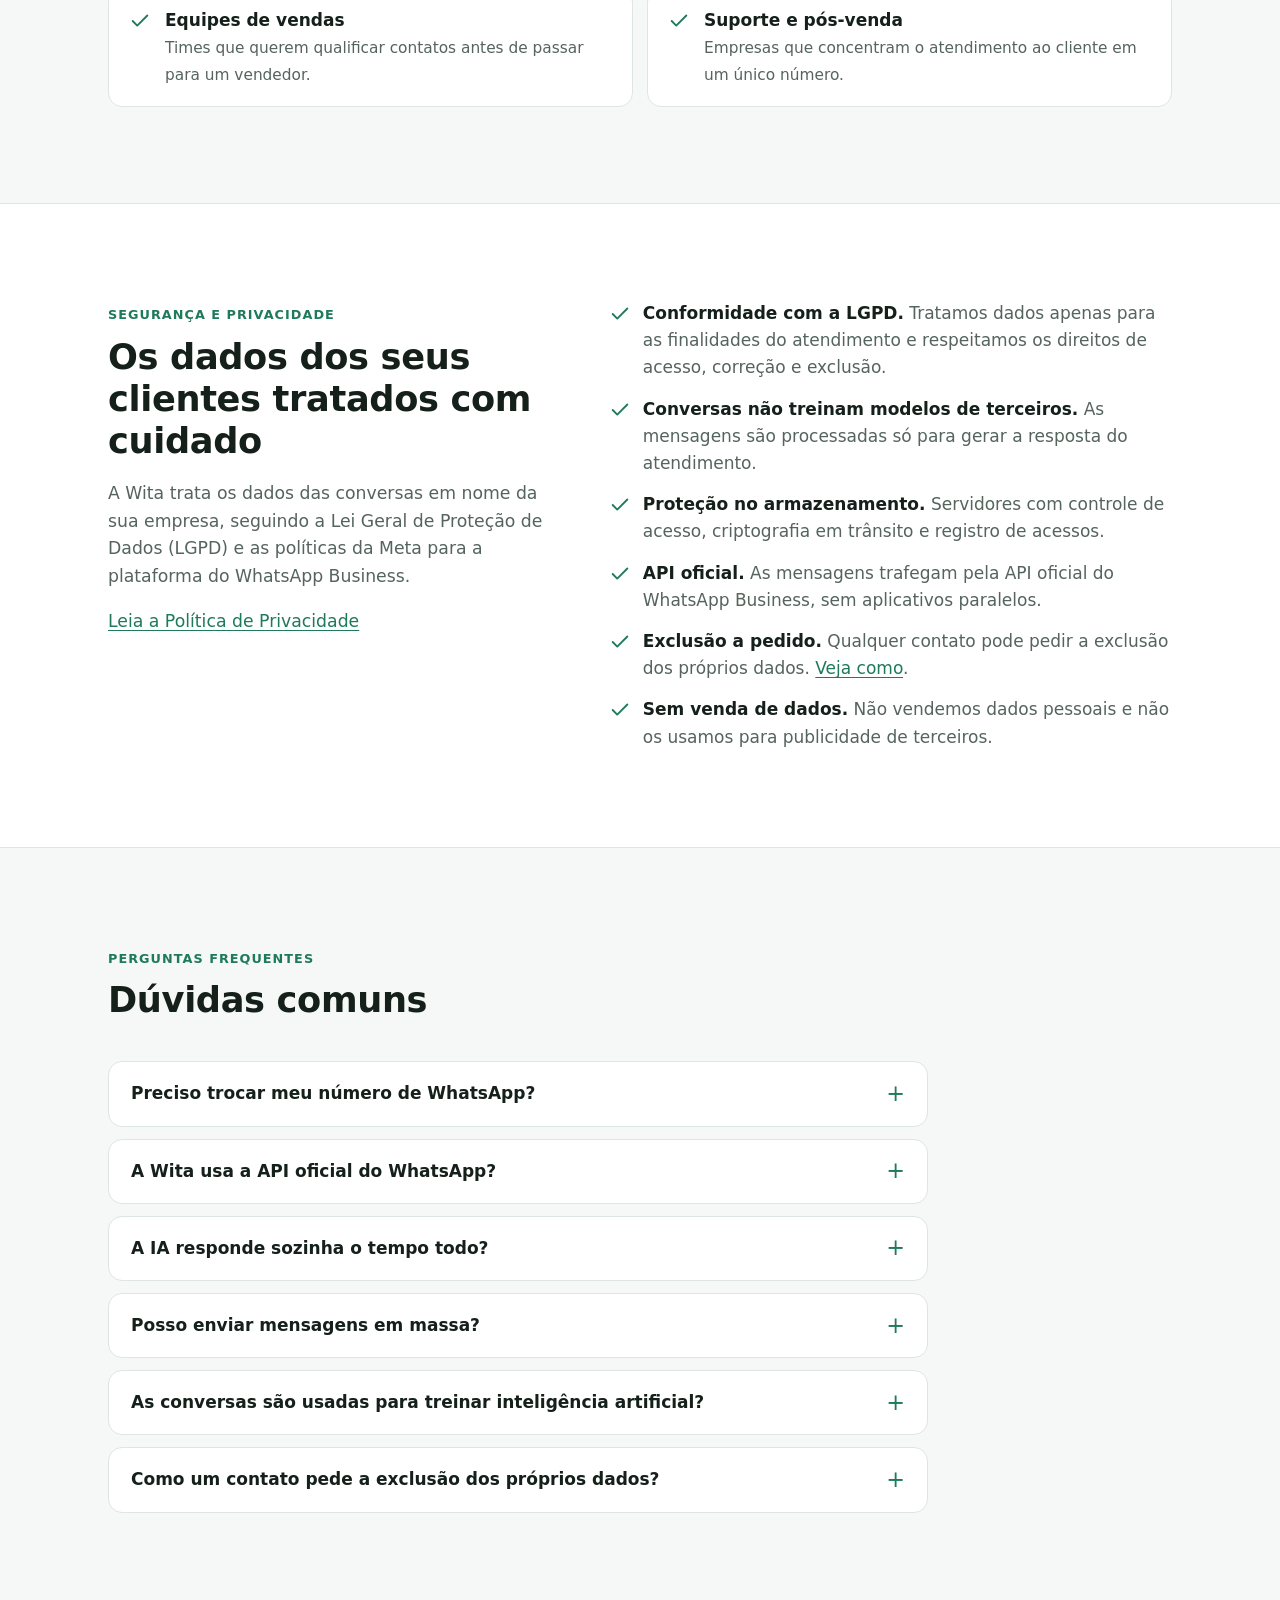
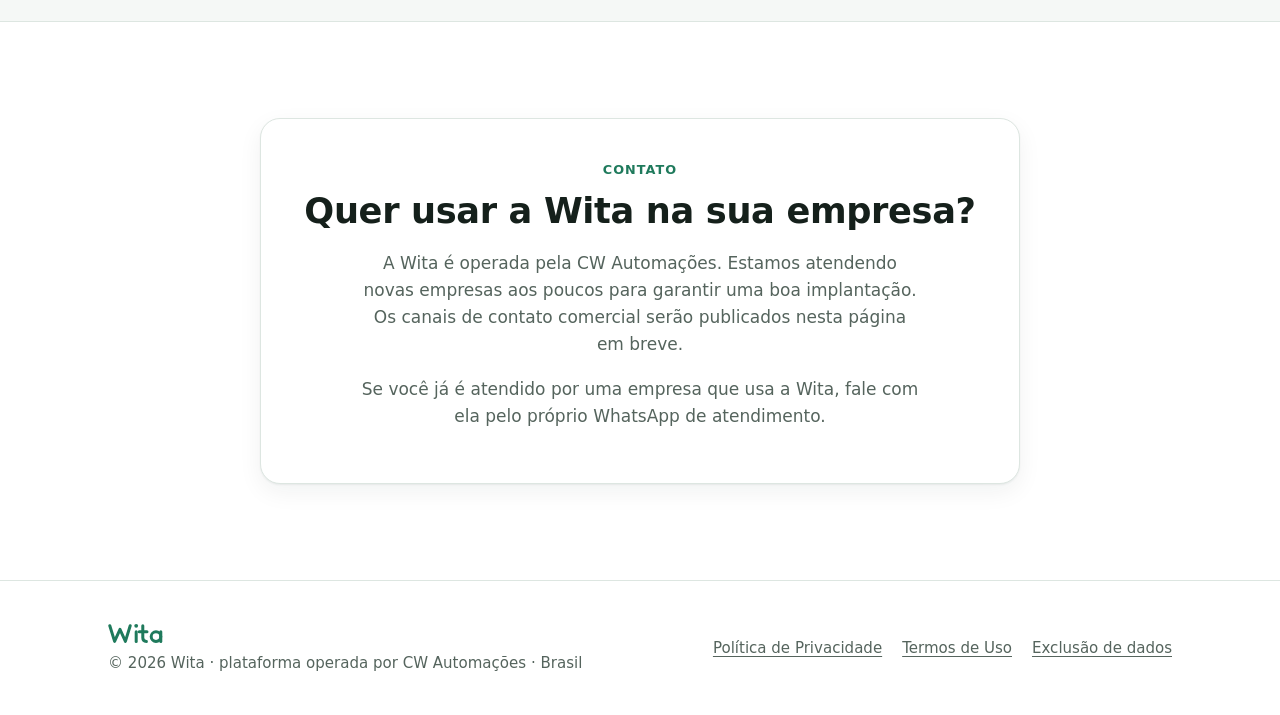
==== commit ba226d80: "Substitui o site pelo institucional da Wita Pagina inicial da Wita (atendimento no WhatsApp com IA e" ====
--- a/index.html
+++ b/index.html
@@ -1,37 +1,246 @@
 <!doctype html>
 <html lang="pt-BR">
-  <head>
-    <meta charset="UTF-8" />
-    <meta name="viewport" content="width=device-width, initial-scale=1, viewport-fit=cover" />
-    <meta name="theme-color" content="#080a12" />
-    <meta name="description" content="Wita Game Hub: jogos rápidos, desafios e recordes para jogar no PC e no celular." />
-    <meta name="robots" content="index, follow" />
-    <meta name="google-adsense-account" content="ca-pub-3634602303672600" />
-    <link rel="canonical" href="https://carloswinicius.github.io/" />
-    <link rel="stylesheet" href="./styles.css" />
-    <link rel="icon" href="./logo.svg" type="image/svg+xml" />
-    <meta property="og:title" content="Wita Game Hub" />
-    <meta property="og:description" content="Jogos rápidos, desafios e recordes." />
-    <meta property="og:type" content="website" />
-    <meta property="og:url" content="https://carloswinicius.github.io/" />
-    <meta property="og:image" content="https://carloswinicius.github.io/wita-game-hub.svg" />
-    <meta name="twitter:card" content="summary_large_image" />
-    <meta name="twitter:title" content="Wita Game Hub — Jogos rápidos e recordes" />
-    <meta name="twitter:description" content="Jogos rápidos, desafios e recordes para jogar no PC e no celular." />
-    <meta name="twitter:image" content="https://carloswinicius.github.io/wita-game-hub.svg" />
-    <script async src="https://pagead2.googlesyndication.com/pagead/js/adsbygoogle.js?client=ca-pub-3634602303672600" crossorigin="anonymous"></script>
-    <script type="application/ld+json">{"@context":"https://schema.org","@type":"WebSite","name":"Wita Game Hub","url":"https://carloswinicius.github.io/","description":"Jogos rápidos, desafios e recordes para jogar no PC e no celular."}</script>
-    <title>Wita Game Hub — Jogos rápidos e recordes</title>
-  </head>
-  <body>
-    <header class="topbar"><a class="brand" href="./"><span>W</span> WITA <em>GAME HUB</em></a><nav><a href="#jogos">Jogos</a><a href="#sobre">Sobre</a></nav></header>
-    <main>
-      <section class="hero"><div class="hero-copy"><p class="eyebrow">CENTRAL DE JOGOS · ONLINE</p><h1>Jogue rápido.<br /><strong>Bata seu recorde.</strong></h1><p class="lead">Desafios simples de aprender, difíceis de largar. Escolha um jogo e comece sua próxima sequência.</p><a class="cta" href="#jogos">EXPLORAR JOGOS <span>→</span></a></div><div class="hero-art" aria-hidden="true"><div class="orb orb-a">4</div><div class="orb orb-b">8</div><div class="orb orb-c">2</div><div class="orb orb-d">+</div></div></section>
-      <div class="feature-strip"><div><b>01</b><span>Aprenda em segundos</span></div><div><b>02</b><span>Compita pelo recorde</span></div><div><b>03</b><span>Jogue em qualquer tela</span></div></div>
-      <section id="jogos" class="games-section"><div class="section-heading"><div><p class="eyebrow">CATÁLOGO</p><h2>Escolha seu desafio</h2></div><span class="online"><i></i> ONLINE</span></div><div class="game-grid"><a class="game-card featured" href="https://carloswinicius.github.io/merge-drop/"><div class="card-art merge-art"><span>4</span><span>8</span><span>2</span></div><div class="card-body"><div><p class="eyebrow">EM DESTAQUE</p><h3>Merge Drop</h3><p>Solte blocos, faça fusões e construa seu maior número.</p></div><span class="play">JOGAR →</span></div></a><a class="game-card featured" href="https://carloswinicius.github.io/wita-wordless/"><div class="card-art memory-art"><span>W</span><span>?</span></div><div class="card-body"><div><p class="eyebrow">NOVO</p><h3>Wita Wordless</h3><p>Descubra a palavra em seis tentativas e bata seu recorde.</p></div><span class="play">JOGAR →</span></div></a><article class="game-card coming"><div class="card-art neon-art"><span>+</span><span>+</span></div><div class="card-body"><div><p class="eyebrow">EM BREVE</p><h3>Próximo jogo</h3><p>Novos desafios do hub serão lançados em breve.</p></div><span class="play muted">EM BREVE</span></div></article></div></section>
-      <section class="ad-zone" aria-label="Publicidade"><p class="eyebrow">APOIE O HUB</p><div id="container-e0bf35bdb53ff5e71461903cd4283ec9"></div><script async data-cfasync="false" src="https://bauval.org/21/e0bf35bdb53ff5e71461903cd4283ec9"></script></section>
-      <section id="sobre" class="about"><p class="eyebrow">SOBRE O HUB</p><h2>Pequenos jogos. Grandes recordes.</h2><p>O Wita Game Hub reúne experiências casuais para jogar no navegador, no PC e no celular. Novos desafios serão adicionados em breve.</p><a class="support-button" href="https://link.mercadopago.com.br/wita" target="_blank" rel="noopener noreferrer">APOIAR O PROJETO →</a></section>
-    </main><footer><span>© 2026 Wita Game Hub</span><span>Feito para jogar em qualquer tela.</span></footer>
-    <script src="./hub.js"></script>
-  </body>
+<head>
+<meta charset="utf-8">
+<meta name="viewport" content="width=device-width, initial-scale=1">
+<title>Wita — Atendimento inteligente no WhatsApp</title>
+<meta name="description" content="A Wita ajuda pequenas e médias empresas a atender clientes no WhatsApp pela API oficial do WhatsApp Business, com assistentes de IA e atendentes humanos trabalhando juntos.">
+<meta name="robots" content="index, follow">
+<meta name="author" content="CW Automações">
+<link rel="canonical" href="https://www.wita.com.br/">
+<meta name="theme-color" content="#1f7a5c" media="(prefers-color-scheme: light)">
+<meta name="theme-color" content="#0e1513" media="(prefers-color-scheme: dark)">
+<meta property="og:type" content="website">
+<meta property="og:site_name" content="Wita">
+<meta property="og:locale" content="pt_BR">
+<meta property="og:title" content="Wita — Atendimento inteligente no WhatsApp">
+<meta property="og:description" content="A Wita ajuda pequenas e médias empresas a atender clientes no WhatsApp pela API oficial do WhatsApp Business, com assistentes de IA e atendentes humanos trabalhando juntos.">
+<meta property="og:url" content="https://www.wita.com.br/">
+<meta name="twitter:card" content="summary">
+<meta name="twitter:title" content="Wita — Atendimento inteligente no WhatsApp">
+<meta name="twitter:description" content="A Wita ajuda pequenas e médias empresas a atender clientes no WhatsApp pela API oficial do WhatsApp Business, com assistentes de IA e atendentes humanos trabalhando juntos.">
+<link rel="icon" href="favicon.svg" type="image/svg+xml">
+<link rel="stylesheet" href="assets/site.css">
+<script>(function(){var t;try{t=localStorage.getItem('wita-theme')}catch(e){}if(t!=='light'&&t!=='dark'){t=window.matchMedia&&matchMedia('(prefers-color-scheme: dark)').matches?'dark':'light'}document.documentElement.setAttribute('data-theme',t)})();</script>
+<script type="application/ld+json">{"@context":"https://schema.org","@type":"SoftwareApplication","name":"Wita","applicationCategory":"BusinessApplication","operatingSystem":"Web","inLanguage":"pt-BR","url":"https://www.wita.com.br/","description":"Plataforma de atendimento no WhatsApp com a API oficial do WhatsApp Business, combinando assistentes de IA e atendimento humano.","publisher":{"@type":"Organization","name":"CW Automações"}}</script>
+</head>
+<body id="topo">
+<a class="skip-link" href="#conteudo">Pular para o conteúdo</a>
+<header class="site-header">
+  <div class="container header-inner">
+    <a class="brand" href="#topo" aria-label="Wita, página inicial"><svg viewBox="0 0 92 40" aria-hidden="true" focusable="false"><g fill="none" stroke="currentColor" stroke-width="5" stroke-linecap="round" stroke-linejoin="round"><path d="M3 8 11 34 20 14 29 34 37 8"/><path d="M47 18V34"/><path d="M58 8V28Q58 34 64 34M52 18H65"/><circle cx="80" cy="26" r="8"/><path d="M88 18V34"/></g><circle cx="47" cy="8" r="3.2" fill="currentColor"/></svg></a>
+    <nav class="site-nav" id="site-nav" aria-label="Principal">
+      <ul>
+        <li><a href="#como-funciona">Como funciona</a></li>
+        <li><a href="#recursos">Recursos</a></li>
+        <li><a href="#para-quem">Para quem é</a></li>
+        <li><a href="#seguranca">Segurança</a></li>
+        <li><a href="#faq">Perguntas</a></li>
+        <li><a href="#contato">Contato</a></li>
+      </ul>
+    </nav>
+    <div class="header-actions">
+      <button class="icon-btn" type="button" data-theme-toggle aria-label="Alternar tema"><svg class="theme-icon-light" viewBox="0 0 24 24" fill="none" stroke="currentColor" stroke-width="2" stroke-linecap="round" aria-hidden="true"><path d="M21 12.8A9 9 0 1 1 11.2 3a7 7 0 0 0 9.8 9.8z"/></svg><svg class="theme-icon-dark" viewBox="0 0 24 24" fill="none" stroke="currentColor" stroke-width="2" stroke-linecap="round" aria-hidden="true"><circle cx="12" cy="12" r="4"/><path d="M12 2v2M12 20v2M4.9 4.9l1.4 1.4M17.7 17.7l1.4 1.4M2 12h2M20 12h2M4.9 19.1l1.4-1.4M17.7 6.3l1.4-1.4"/></svg></button>
+      <button class="icon-btn nav-toggle" type="button" data-nav-toggle aria-controls="site-nav" aria-expanded="false" aria-label="Abrir menu"><svg viewBox="0 0 24 24" fill="none" stroke="currentColor" stroke-width="2" stroke-linecap="round" aria-hidden="true"><path d="M4 7h16M4 12h16M4 17h16"/></svg></button>
+    </div>
+  </div>
+</header>
+<main id="conteudo">
+
+  <section class="hero" aria-labelledby="hero-title">
+    <div class="container hero-grid">
+      <div>
+        <span class="eyebrow">Atendimento no WhatsApp</span>
+        <h1 id="hero-title">Atenda seus clientes no WhatsApp com IA e com a sua equipe</h1>
+        <p class="lead">A Wita conecta o número da sua empresa à API oficial do WhatsApp Business. Um assistente de IA responde a qualquer hora e passa a conversa para um atendente quando precisa.</p>
+        <div class="hero-cta">
+          <a class="btn btn-primary" href="#contato">Fale com a gente</a>
+          <a class="btn btn-ghost" href="#como-funciona">Ver como funciona</a>
+        </div>
+        <p class="hero-note"><svg viewBox="0 0 24 24" fill="none" stroke="currentColor" stroke-width="2" stroke-linecap="round" stroke-linejoin="round" aria-hidden="true"><path d="M12 3 4 6v6c0 5 3.4 8.3 8 9 4.6-.7 8-4 8-9V6l-8-3z"/><path d="m9 12 2 2 4-4"/></svg>API oficial do WhatsApp Business · Dados tratados conforme a LGPD</p>
+      </div>
+      <div class="chat-card" role="img" aria-label="Exemplo de conversa: o cliente pergunta o horário, a IA responde e depois transfere para uma atendente">
+        <div class="chat-top" aria-hidden="true">
+          <div class="chat-avatar">L</div>
+          <div><strong>Loja Exemplo</strong><span>Atendimento pela Wita</span></div>
+        </div>
+        <div class="bubbles" aria-hidden="true">
+          <div class="bubble in">Oi! Vocês abrem no sábado?<small>21:42</small></div>
+          <div class="bubble out">Olá! Abrimos no sábado das 9h às 13h. Posso ajudar com mais alguma coisa?<small>Assistente de IA · 21:42</small></div>
+          <div class="bubble in">Quero falar sobre a troca de um pedido.<small>21:43</small></div>
+          <div class="chat-handoff">Conversa transferida para a fila Pós-venda</div>
+          <div class="bubble out">Oi, aqui é a Ana, da equipe. Já vi seu histórico e vou cuidar da troca.<small>Ana · Atendente</small></div>
+        </div>
+      </div>
+    </div>
+  </section>
+
+  <section id="como-funciona" class="section-alt" aria-labelledby="como-title">
+    <div class="container">
+      <div class="section-head">
+        <span class="eyebrow">Como funciona</span>
+        <h2 id="como-title">Do primeiro “oi” ao atendente certo, em três passos</h2>
+        <p>Sem instalar nada no celular e sem trocar de ferramenta a cada conversa.</p>
+      </div>
+      <ol class="steps">
+        <li class="step">
+          <h3>Conecte o seu número</h3>
+          <p>A empresa conecta o próprio número de WhatsApp pelo cadastro incorporado da Meta, direto na Wita. A conta e o número continuam sendo da empresa.</p>
+        </li>
+        <li class="step">
+          <h3>A IA atende 24 horas por dia</h3>
+          <p>O assistente de IA responde dúvidas comuns, coleta as informações iniciais e organiza o pedido, inclusive à noite e nos fins de semana.</p>
+        </li>
+        <li class="step">
+          <h3>Um humano assume quando precisa</h3>
+          <p>Quando o cliente pede ou o caso exige, a conversa vai para a fila certa e um atendente continua de onde a IA parou, com todo o histórico.</p>
+        </li>
+      </ol>
+    </div>
+  </section>
+
+  <section id="recursos" aria-labelledby="recursos-title">
+    <div class="container">
+      <div class="section-head">
+        <span class="eyebrow">Recursos</span>
+        <h2 id="recursos-title">Tudo o que o atendimento precisa, em um só lugar</h2>
+        <p>Ferramentas pensadas para equipes pequenas que querem responder rápido e bem.</p>
+      </div>
+      <div class="grid grid-3">
+        <article class="card">
+          <div class="card-icon"><svg viewBox="0 0 24 24" fill="none" stroke="currentColor" stroke-width="2" stroke-linecap="round" stroke-linejoin="round" aria-hidden="true"><path d="M12 3v3M8 7h8a3 3 0 0 1 3 3v5a3 3 0 0 1-3 3H8a3 3 0 0 1-3-3v-5a3 3 0 0 1 3-3z"/><circle cx="9.5" cy="12" r="1"/><circle cx="14.5" cy="12" r="1"/><path d="M2 12h1M21 12h1"/></svg></div>
+          <h3>IA e atendimento humano juntos</h3>
+          <p>O assistente de IA responde dúvidas frequentes a qualquer hora. Quando o cliente pede ou o assunto exige, a conversa passa para um atendente com todo o contexto.</p>
+        </article>
+        <article class="card">
+          <div class="card-icon"><svg viewBox="0 0 24 24" fill="none" stroke="currentColor" stroke-width="2" stroke-linecap="round" stroke-linejoin="round" aria-hidden="true"><rect x="4" y="3" width="16" height="18" rx="2"/><path d="M8 8h8M8 12h8M8 16h5"/></svg></div>
+          <h3>Modelos de mensagem aprovados</h3>
+          <p>Envie confirmações, lembretes e avisos com modelos de mensagem aprovados pela Meta, como exige a API oficial para mensagens iniciadas pela empresa.</p>
+        </article>
+        <article class="card">
+          <div class="card-icon"><svg viewBox="0 0 24 24" fill="none" stroke="currentColor" stroke-width="2" stroke-linecap="round" stroke-linejoin="round" aria-hidden="true"><path d="M3 12a9 9 0 1 0 3-6.7L3 8"/><path d="M3 3v5h5M12 7v5l3 2"/></svg></div>
+          <h3>Histórico completo</h3>
+          <p>Cada conversa fica registrada em ordem, com quem atendeu e quando. Qualquer atendente retoma o atendimento sem pedir que o cliente repita tudo.</p>
+        </article>
+        <article class="card">
+          <div class="card-icon"><svg viewBox="0 0 24 24" fill="none" stroke="currentColor" stroke-width="2" stroke-linecap="round" stroke-linejoin="round" aria-hidden="true"><rect x="9" y="3" width="6" height="11" rx="3"/><path d="M5 11a7 7 0 0 0 14 0M12 18v3"/></svg></div>
+          <h3>Transcrição de áudio</h3>
+          <p>Mensagens de voz são transcritas em texto, para que a IA e a equipe entendam o pedido sem precisar ouvir cada áudio.</p>
+        </article>
+        <article class="card">
+          <div class="card-icon"><svg viewBox="0 0 24 24" fill="none" stroke="currentColor" stroke-width="2" stroke-linecap="round" stroke-linejoin="round" aria-hidden="true"><circle cx="9" cy="8" r="3"/><path d="M3 20a6 6 0 0 1 12 0"/><circle cx="17" cy="9" r="2.5"/><path d="M15.5 14.2A5 5 0 0 1 21 19"/></svg></div>
+          <h3>Filas e atendentes</h3>
+          <p>Organize a equipe em filas por setor ou assunto. As conversas chegam para a pessoa certa e ninguém fica sem resposta.</p>
+        </article>
+        <article class="card">
+          <div class="card-icon"><svg viewBox="0 0 24 24" fill="none" stroke="currentColor" stroke-width="2" stroke-linecap="round" stroke-linejoin="round" aria-hidden="true"><path d="M18.4 5.6A9 9 0 1 1 5.6 18.4 9 9 0 0 1 18.4 5.6z"/><path d="M5.6 5.6l12.8 12.8"/></svg></div>
+          <h3>Descadastro com “SAIR”</h3>
+          <p>Quem não quiser mais receber mensagens responde “SAIR” e deixa de receber envios da empresa. O pedido é respeitado automaticamente.</p>
+        </article>
+      </div>
+    </div>
+  </section>
+
+  <section id="para-quem" class="section-alt" aria-labelledby="para-quem-title">
+    <div class="container">
+      <div class="section-head">
+        <span class="eyebrow">Para quem é</span>
+        <h2 id="para-quem-title">Feita para pequenas e médias empresas</h2>
+        <p>Para negócios que recebem muitas mensagens no WhatsApp e querem atender melhor sem aumentar a equipe na mesma proporção.</p>
+      </div>
+      <ul class="audience">
+        <li><svg viewBox="0 0 24 24" fill="none" stroke="currentColor" stroke-width="2" stroke-linecap="round" stroke-linejoin="round" aria-hidden="true"><path d="M20 6 9 17l-5-5"/></svg><div><strong>Comércio e varejo</strong><span>Lojas que recebem perguntas sobre produtos, preços, estoque e entregas.</span></div></li>
+        <li><svg viewBox="0 0 24 24" fill="none" stroke="currentColor" stroke-width="2" stroke-linecap="round" stroke-linejoin="round" aria-hidden="true"><path d="M20 6 9 17l-5-5"/></svg><div><strong>Serviços e agendamentos</strong><span>Clínicas, salões, oficinas e escritórios que marcam horários e enviam lembretes.</span></div></li>
+        <li><svg viewBox="0 0 24 24" fill="none" stroke="currentColor" stroke-width="2" stroke-linecap="round" stroke-linejoin="round" aria-hidden="true"><path d="M20 6 9 17l-5-5"/></svg><div><strong>Imobiliárias e corretores</strong><span>Equipes que precisam responder rápido a interessados e organizar visitas.</span></div></li>
+        <li><svg viewBox="0 0 24 24" fill="none" stroke="currentColor" stroke-width="2" stroke-linecap="round" stroke-linejoin="round" aria-hidden="true"><path d="M20 6 9 17l-5-5"/></svg><div><strong>Escolas e cursos</strong><span>Instituições que tiram dúvidas de matrícula e mandam avisos para alunos e responsáveis.</span></div></li>
+        <li><svg viewBox="0 0 24 24" fill="none" stroke="currentColor" stroke-width="2" stroke-linecap="round" stroke-linejoin="round" aria-hidden="true"><path d="M20 6 9 17l-5-5"/></svg><div><strong>Equipes de vendas</strong><span>Times que querem qualificar contatos antes de passar para um vendedor.</span></div></li>
+        <li><svg viewBox="0 0 24 24" fill="none" stroke="currentColor" stroke-width="2" stroke-linecap="round" stroke-linejoin="round" aria-hidden="true"><path d="M20 6 9 17l-5-5"/></svg><div><strong>Suporte e pós-venda</strong><span>Empresas que concentram o atendimento ao cliente em um único número.</span></div></li>
+      </ul>
+    </div>
+  </section>
+
+  <section id="seguranca" aria-labelledby="seguranca-title">
+    <div class="container security-grid">
+      <div class="section-head">
+        <span class="eyebrow">Segurança e privacidade</span>
+        <h2 id="seguranca-title">Os dados dos seus clientes tratados com cuidado</h2>
+        <p>A Wita trata os dados das conversas em nome da sua empresa, seguindo a Lei Geral de Proteção de Dados (LGPD) e as políticas da Meta para a plataforma do WhatsApp Business.</p>
+        <p><a href="privacidade.html">Leia a Política de Privacidade</a></p>
+      </div>
+      <ul class="checklist">
+        <li><svg viewBox="0 0 24 24" fill="none" stroke="currentColor" stroke-width="2" stroke-linecap="round" stroke-linejoin="round" aria-hidden="true"><path d="M20 6 9 17l-5-5"/></svg><p><strong>Conformidade com a LGPD.</strong> Tratamos dados apenas para as finalidades do atendimento e respeitamos os direitos de acesso, correção e exclusão.</p></li>
+        <li><svg viewBox="0 0 24 24" fill="none" stroke="currentColor" stroke-width="2" stroke-linecap="round" stroke-linejoin="round" aria-hidden="true"><path d="M20 6 9 17l-5-5"/></svg><p><strong>Conversas não treinam modelos de terceiros.</strong> As mensagens são processadas só para gerar a resposta do atendimento.</p></li>
+        <li><svg viewBox="0 0 24 24" fill="none" stroke="currentColor" stroke-width="2" stroke-linecap="round" stroke-linejoin="round" aria-hidden="true"><path d="M20 6 9 17l-5-5"/></svg><p><strong>Proteção no armazenamento.</strong> Servidores com controle de acesso, criptografia em trânsito e registro de acessos.</p></li>
+        <li><svg viewBox="0 0 24 24" fill="none" stroke="currentColor" stroke-width="2" stroke-linecap="round" stroke-linejoin="round" aria-hidden="true"><path d="M20 6 9 17l-5-5"/></svg><p><strong>API oficial.</strong> As mensagens trafegam pela API oficial do WhatsApp Business, sem aplicativos paralelos.</p></li>
+        <li><svg viewBox="0 0 24 24" fill="none" stroke="currentColor" stroke-width="2" stroke-linecap="round" stroke-linejoin="round" aria-hidden="true"><path d="M20 6 9 17l-5-5"/></svg><p><strong>Exclusão a pedido.</strong> Qualquer contato pode pedir a exclusão dos próprios dados. <a href="exclusao-de-dados.html">Veja como</a>.</p></li>
+        <li><svg viewBox="0 0 24 24" fill="none" stroke="currentColor" stroke-width="2" stroke-linecap="round" stroke-linejoin="round" aria-hidden="true"><path d="M20 6 9 17l-5-5"/></svg><p><strong>Sem venda de dados.</strong> Não vendemos dados pessoais e não os usamos para publicidade de terceiros.</p></li>
+      </ul>
+    </div>
+  </section>
+
+  <section id="faq" class="section-alt" aria-labelledby="faq-title">
+    <div class="container">
+      <div class="section-head">
+        <span class="eyebrow">Perguntas frequentes</span>
+        <h2 id="faq-title">Dúvidas comuns</h2>
+      </div>
+      <div class="faq">
+        <details>
+          <summary>Preciso trocar meu número de WhatsApp?</summary>
+          <p>Não necessariamente. Você conecta um número da própria empresa pelo cadastro incorporado da Meta. O número precisa estar disponível para uso na API oficial do WhatsApp Business. Se ele estiver ativo no aplicativo WhatsApp Business, a Meta orienta como fazer a migração.</p>
+        </details>
+        <details>
+          <summary>A Wita usa a API oficial do WhatsApp?</summary>
+          <p>Sim. Toda a troca de mensagens passa pela API oficial do WhatsApp Business (WhatsApp Business Platform). Não usamos aplicativos paralelos nem automação do WhatsApp Web.</p>
+        </details>
+        <details>
+          <summary>A IA responde sozinha o tempo todo?</summary>
+          <p>A IA responde o que foi configurado para ela responder. O cliente pode pedir um atendente humano a qualquer momento, e a equipe pode assumir qualquer conversa quando quiser.</p>
+        </details>
+        <details>
+          <summary>Posso enviar mensagens em massa?</summary>
+          <p>Mensagens iniciadas pela empresa só podem ser enviadas com modelos aprovados pela Meta e para contatos que concordaram em recebê-las. A Wita não deve ser usada para spam, e quem responde “SAIR” deixa de receber envios.</p>
+        </details>
+        <details>
+          <summary>As conversas são usadas para treinar inteligência artificial?</summary>
+          <p>Não. As mensagens são processadas apenas para gerar a resposta do atendimento e não são usadas para treinar modelos de terceiros.</p>
+        </details>
+        <details>
+          <summary>Como um contato pede a exclusão dos próprios dados?</summary>
+          <p>Basta enviar “EXCLUIR MEUS DADOS” no mesmo número em que foi atendido. As instruções completas estão na página de exclusão de dados.</p>
+        </details>
+      </div>
+    </div>
+  </section>
+
+  <section id="contato" aria-labelledby="contato-title">
+    <div class="container">
+      <div class="contact-box">
+        <span class="eyebrow">Contato</span>
+        <h2 id="contato-title">Quer usar a Wita na sua empresa?</h2>
+        <!-- TODO: contato -->
+        <p>A Wita é operada pela CW Automações. Estamos atendendo novas empresas aos poucos para garantir uma boa implantação. Os canais de contato comercial serão publicados nesta página em breve.</p>
+        <p>Se você já é atendido por uma empresa que usa a Wita, fale com ela pelo próprio WhatsApp de atendimento.</p>
+      </div>
+    </div>
+  </section>
+
+</main>
+<footer class="site-footer">
+  <div class="container footer-inner">
+    <div class="footer-brand">
+      <a class="brand" href="./" aria-label="Wita, página inicial"><svg viewBox="0 0 92 40" aria-hidden="true" focusable="false"><g fill="none" stroke="currentColor" stroke-width="5" stroke-linecap="round" stroke-linejoin="round"><path d="M3 8 11 34 20 14 29 34 37 8"/><path d="M47 18V34"/><path d="M58 8V28Q58 34 64 34M52 18H65"/><circle cx="80" cy="26" r="8"/><path d="M88 18V34"/></g><circle cx="47" cy="8" r="3.2" fill="currentColor"/></svg></a>
+      <span>© <span data-year>2026</span> Wita · plataforma operada por CW Automações · Brasil</span>
+    </div>
+    <nav aria-label="Documentos legais">
+      <ul class="footer-links">
+        <li><a href="privacidade.html">Política de Privacidade</a></li>
+        <li><a href="termos.html">Termos de Uso</a></li>
+        <li><a href="exclusao-de-dados.html">Exclusão de dados</a></li>
+      </ul>
+    </nav>
+  </div>
+</footer>
+<script src="assets/site.js" defer></script>
+</body>
 </html>
--- a/assets/site.css
+++ b/assets/site.css
@@ -0,0 +1,262 @@
+/* Wita — estilos do site institucional */
+:root {
+  --brand: #1f7a5c;
+  --brand-strong: #17604a;
+  --brand-soft: #e6f2ed;
+  --bg: #ffffff;
+  --bg-alt: #f5f8f6;
+  --surface: #ffffff;
+  --text: #15201b;
+  --muted: #55645d;
+  --border: #dde6e1;
+  --shadow: 0 1px 2px rgba(16, 40, 30, .06), 0 8px 24px rgba(16, 40, 30, .06);
+  --radius: 14px;
+  --max: 1120px;
+  color-scheme: light;
+}
+@media (prefers-color-scheme: dark) {
+  :root:not([data-theme="light"]) {
+    --brand: #3fae86;
+    --brand-strong: #5cc59d;
+    --brand-soft: #16302a;
+    --bg: #0e1513;
+    --bg-alt: #121c19;
+    --surface: #16211d;
+    --text: #e7efeb;
+    --muted: #a3b3ac;
+    --border: #263530;
+    --shadow: 0 1px 2px rgba(0, 0, 0, .3), 0 8px 24px rgba(0, 0, 0, .25);
+    color-scheme: dark;
+  }
+}
+:root[data-theme="dark"] {
+  --brand: #3fae86;
+  --brand-strong: #5cc59d;
+  --brand-soft: #16302a;
+  --bg: #0e1513;
+  --bg-alt: #121c19;
+  --surface: #16211d;
+  --text: #e7efeb;
+  --muted: #a3b3ac;
+  --border: #263530;
+  --shadow: 0 1px 2px rgba(0, 0, 0, .3), 0 8px 24px rgba(0, 0, 0, .25);
+  color-scheme: dark;
+}
+
+*, *::before, *::after { box-sizing: border-box; }
+html { scroll-behavior: smooth; -webkit-text-size-adjust: 100%; }
+@media (prefers-reduced-motion: reduce) { html { scroll-behavior: auto; } * { transition: none !important; } }
+body {
+  margin: 0;
+  background: var(--bg);
+  color: var(--text);
+  font: 400 17px/1.6 system-ui, -apple-system, "Segoe UI", Roboto, "Helvetica Neue", Arial, sans-serif;
+}
+img, svg { max-width: 100%; display: block; }
+a { color: var(--brand); text-underline-offset: 3px; }
+a:hover { color: var(--brand-strong); }
+:focus-visible { outline: 3px solid var(--brand); outline-offset: 2px; border-radius: 4px; }
+h1, h2, h3 { line-height: 1.2; letter-spacing: -.01em; margin: 0 0 .5em; }
+h1 { font-size: clamp(2rem, 5vw, 3.2rem); }
+h2 { font-size: clamp(1.6rem, 3.4vw, 2.2rem); }
+h3 { font-size: 1.15rem; }
+p { margin: 0 0 1em; }
+
+.skip-link {
+  position: absolute; left: 16px; top: -48px; z-index: 100;
+  background: var(--brand); color: #fff; padding: 8px 14px; border-radius: 8px;
+}
+.skip-link:focus { top: 12px; color: #fff; }
+.visually-hidden {
+  position: absolute; width: 1px; height: 1px; overflow: hidden;
+  clip: rect(0 0 0 0); white-space: nowrap;
+}
+
+.container { width: 100%; max-width: var(--max); margin: 0 auto; padding: 0 16px; }
+@media (min-width: 720px) { .container { padding: 0 28px; } }
+
+/* Cabeçalho */
+.site-header {
+  position: sticky; top: 0; z-index: 50;
+  background: color-mix(in srgb, var(--bg) 88%, transparent);
+  backdrop-filter: saturate(1.4) blur(10px);
+  -webkit-backdrop-filter: saturate(1.4) blur(10px);
+  border-bottom: 1px solid var(--border);
+}
+.header-inner { display: flex; align-items: center; gap: 16px; min-height: 64px; }
+.brand { display: inline-flex; align-items: center; color: var(--brand); text-decoration: none; }
+.brand svg { height: 28px; width: auto; }
+.site-nav { margin-left: auto; }
+.site-nav ul { list-style: none; margin: 0; padding: 0; display: flex; gap: 4px; }
+.site-nav a {
+  display: block; padding: 8px 12px; border-radius: 8px;
+  color: var(--text); text-decoration: none; font-size: .95rem;
+}
+.site-nav a:hover { background: var(--bg-alt); color: var(--text); }
+.header-actions { display: flex; align-items: center; gap: 6px; }
+.icon-btn {
+  display: inline-grid; place-items: center; width: 40px; height: 40px;
+  border: 1px solid var(--border); border-radius: 10px;
+  background: var(--surface); color: var(--text); cursor: pointer;
+}
+.icon-btn svg { width: 20px; height: 20px; }
+.icon-btn:hover { border-color: var(--brand); }
+.nav-toggle { display: none; }
+.theme-icon-dark { display: none; }
+:root[data-theme="dark"] .theme-icon-light { display: none; }
+:root[data-theme="dark"] .theme-icon-dark { display: block; }
+@media (max-width: 860px) {
+  .nav-toggle { display: inline-grid; }
+  .site-nav {
+    position: absolute; left: 0; right: 0; top: 100%;
+    background: var(--bg); border-bottom: 1px solid var(--border);
+    display: none; margin: 0;
+  }
+  .site-nav.is-open { display: block; }
+  .site-nav ul { flex-direction: column; padding: 8px 16px 16px; }
+  .site-nav a { padding: 12px; }
+  .header-actions { margin-left: auto; }
+}
+
+/* Botões */
+.btn {
+  display: inline-flex; align-items: center; justify-content: center; gap: 8px;
+  padding: 12px 22px; border-radius: 999px; font-weight: 600; font-size: 1rem;
+  text-decoration: none; border: 1px solid transparent; cursor: pointer;
+}
+.btn-primary { background: #1f7a5c; color: #fff; }
+.btn-primary:hover { background: #17604a; color: #fff; }
+.btn-ghost { border-color: var(--border); color: var(--text); background: var(--surface); }
+.btn-ghost:hover { border-color: var(--brand); color: var(--text); }
+
+/* Seções */
+section { padding: 72px 0; }
+@media (min-width: 720px) { section { padding: 96px 0; } }
+.section-alt { background: var(--bg-alt); border-top: 1px solid var(--border); border-bottom: 1px solid var(--border); }
+.eyebrow {
+  display: inline-block; font-size: .8rem; font-weight: 700; letter-spacing: .08em;
+  text-transform: uppercase; color: var(--brand); margin-bottom: 10px;
+}
+.section-head { max-width: 680px; margin-bottom: 40px; }
+.section-head p { color: var(--muted); font-size: 1.08rem; }
+
+/* Hero */
+.hero { padding: 64px 0 72px; }
+@media (min-width: 720px) { .hero { padding: 96px 0; } }
+.hero-grid { display: grid; gap: 48px; align-items: center; }
+@media (min-width: 940px) { .hero-grid { grid-template-columns: 1.1fr .9fr; } }
+.hero .lead { font-size: 1.2rem; color: var(--muted); max-width: 560px; }
+.hero-cta { display: flex; flex-wrap: wrap; gap: 12px; margin: 28px 0 20px; }
+.hero-note { font-size: .92rem; color: var(--muted); display: flex; align-items: center; gap: 8px; }
+.hero-note svg { width: 18px; height: 18px; color: var(--brand); flex: none; }
+
+/* Ilustração de conversa */
+.chat-card {
+  background: var(--surface); border: 1px solid var(--border); border-radius: 20px;
+  box-shadow: var(--shadow); padding: 20px; max-width: 440px; width: 100%; justify-self: center;
+}
+.chat-top { display: flex; align-items: center; gap: 12px; padding-bottom: 14px; border-bottom: 1px solid var(--border); margin-bottom: 16px; }
+.chat-avatar { width: 40px; height: 40px; border-radius: 50%; background: var(--brand-soft); color: var(--brand); display: grid; place-items: center; font-weight: 700; }
+.chat-top strong { display: block; font-size: .98rem; }
+.chat-top span { font-size: .82rem; color: var(--muted); }
+.bubbles { display: flex; flex-direction: column; gap: 10px; }
+.bubble { max-width: 85%; padding: 10px 14px; border-radius: 14px; font-size: .94rem; line-height: 1.45; }
+.bubble small { display: block; font-size: .72rem; color: var(--muted); margin-top: 4px; }
+.bubble.in { background: var(--bg-alt); border: 1px solid var(--border); border-bottom-left-radius: 4px; align-self: flex-start; }
+.bubble.out { background: var(--brand-soft); border-bottom-right-radius: 4px; align-self: flex-end; }
+.chat-handoff {
+  align-self: center; font-size: .78rem; color: var(--muted); border: 1px dashed var(--border);
+  border-radius: 999px; padding: 4px 12px; margin: 4px 0;
+}
+
+/* Passos */
+.steps { list-style: none; margin: 0; padding: 0; display: grid; gap: 20px; counter-reset: step; }
+@media (min-width: 820px) { .steps { grid-template-columns: repeat(3, 1fr); } }
+.step {
+  background: var(--surface); border: 1px solid var(--border); border-radius: var(--radius);
+  padding: 28px; position: relative; counter-increment: step;
+}
+.step::before {
+  content: counter(step); display: grid; place-items: center;
+  width: 40px; height: 40px; border-radius: 50%;
+  background: var(--brand); color: #fff; font-weight: 700; margin-bottom: 18px;
+}
+.step p { color: var(--muted); margin: 0; }
+
+/* Recursos */
+.grid { display: grid; gap: 20px; }
+@media (min-width: 640px) { .grid-2 { grid-template-columns: repeat(2, 1fr); } .grid-3 { grid-template-columns: repeat(2, 1fr); } }
+@media (min-width: 980px) { .grid-3 { grid-template-columns: repeat(3, 1fr); } }
+.card {
+  background: var(--surface); border: 1px solid var(--border); border-radius: var(--radius);
+  padding: 26px;
+}
+.card p { color: var(--muted); margin: 0; }
+.card-icon {
+  width: 44px; height: 44px; border-radius: 12px; background: var(--brand-soft); color: var(--brand);
+  display: grid; place-items: center; margin-bottom: 16px;
+}
+.card-icon svg { width: 22px; height: 22px; }
+
+/* Para quem é */
+.audience { list-style: none; padding: 0; margin: 0; display: grid; gap: 14px; }
+@media (min-width: 640px) { .audience { grid-template-columns: repeat(2, 1fr); } }
+.audience li {
+  display: flex; gap: 14px; align-items: flex-start;
+  padding: 18px 20px; border: 1px solid var(--border); border-radius: var(--radius); background: var(--surface);
+}
+.audience svg { width: 22px; height: 22px; color: var(--brand); flex: none; margin-top: 3px; }
+.audience strong { display: block; }
+.audience span { color: var(--muted); font-size: .96rem; }
+
+/* Segurança */
+.security-grid { display: grid; gap: 40px; }
+@media (min-width: 900px) { .security-grid { grid-template-columns: .9fr 1.1fr; align-items: start; } }
+.checklist { list-style: none; padding: 0; margin: 0; display: grid; gap: 14px; }
+.checklist li { display: flex; gap: 12px; align-items: flex-start; }
+.checklist svg { width: 22px; height: 22px; color: var(--brand); flex: none; margin-top: 3px; }
+.checklist p { margin: 0; color: var(--muted); }
+.checklist strong { color: var(--text); }
+
+/* FAQ */
+.faq { max-width: 820px; }
+.faq details {
+  border: 1px solid var(--border); border-radius: var(--radius); background: var(--surface);
+  padding: 0 22px; margin-bottom: 12px;
+}
+.faq summary {
+  cursor: pointer; list-style: none; padding: 18px 28px 18px 0; font-weight: 600; position: relative;
+}
+.faq summary::-webkit-details-marker { display: none; }
+.faq summary::after {
+  content: "+"; position: absolute; right: 0; top: 50%; transform: translateY(-50%);
+  font-size: 1.4rem; color: var(--brand); font-weight: 400;
+}
+.faq details[open] summary::after { content: "−"; }
+.faq details p { color: var(--muted); padding-bottom: 6px; }
+
+/* Contato */
+.contact-box {
+  background: var(--surface); border: 1px solid var(--border); border-radius: 20px;
+  padding: 36px 28px; text-align: center; max-width: 760px; margin: 0 auto; box-shadow: var(--shadow);
+}
+.contact-box p { color: var(--muted); max-width: 560px; margin-left: auto; margin-right: auto; }
+
+/* Rodapé */
+.site-footer { border-top: 1px solid var(--border); padding: 40px 0; font-size: .94rem; color: var(--muted); }
+.footer-inner { display: flex; flex-wrap: wrap; gap: 20px 40px; align-items: center; justify-content: space-between; }
+.footer-brand { display: flex; flex-direction: column; gap: 6px; }
+.footer-brand svg { height: 24px; width: auto; color: var(--brand); }
+.footer-links { list-style: none; margin: 0; padding: 0; display: flex; flex-wrap: wrap; gap: 8px 20px; }
+.footer-links a { color: var(--muted); }
+.footer-links a:hover { color: var(--brand); }
+
+/* Páginas legais */
+.legal { padding: 56px 0 80px; }
+.legal .container { max-width: 820px; }
+.legal h1 { font-size: clamp(1.8rem, 4vw, 2.5rem); }
+.legal h2 { font-size: 1.3rem; margin-top: 2em; }
+.legal .updated { color: var(--muted); font-size: .94rem; margin-bottom: 2em; }
+.legal ul, .legal ol { padding-left: 1.3em; }
+.legal li { margin-bottom: .5em; }
+.legal .back { display: inline-block; margin-bottom: 24px; font-size: .95rem; }
